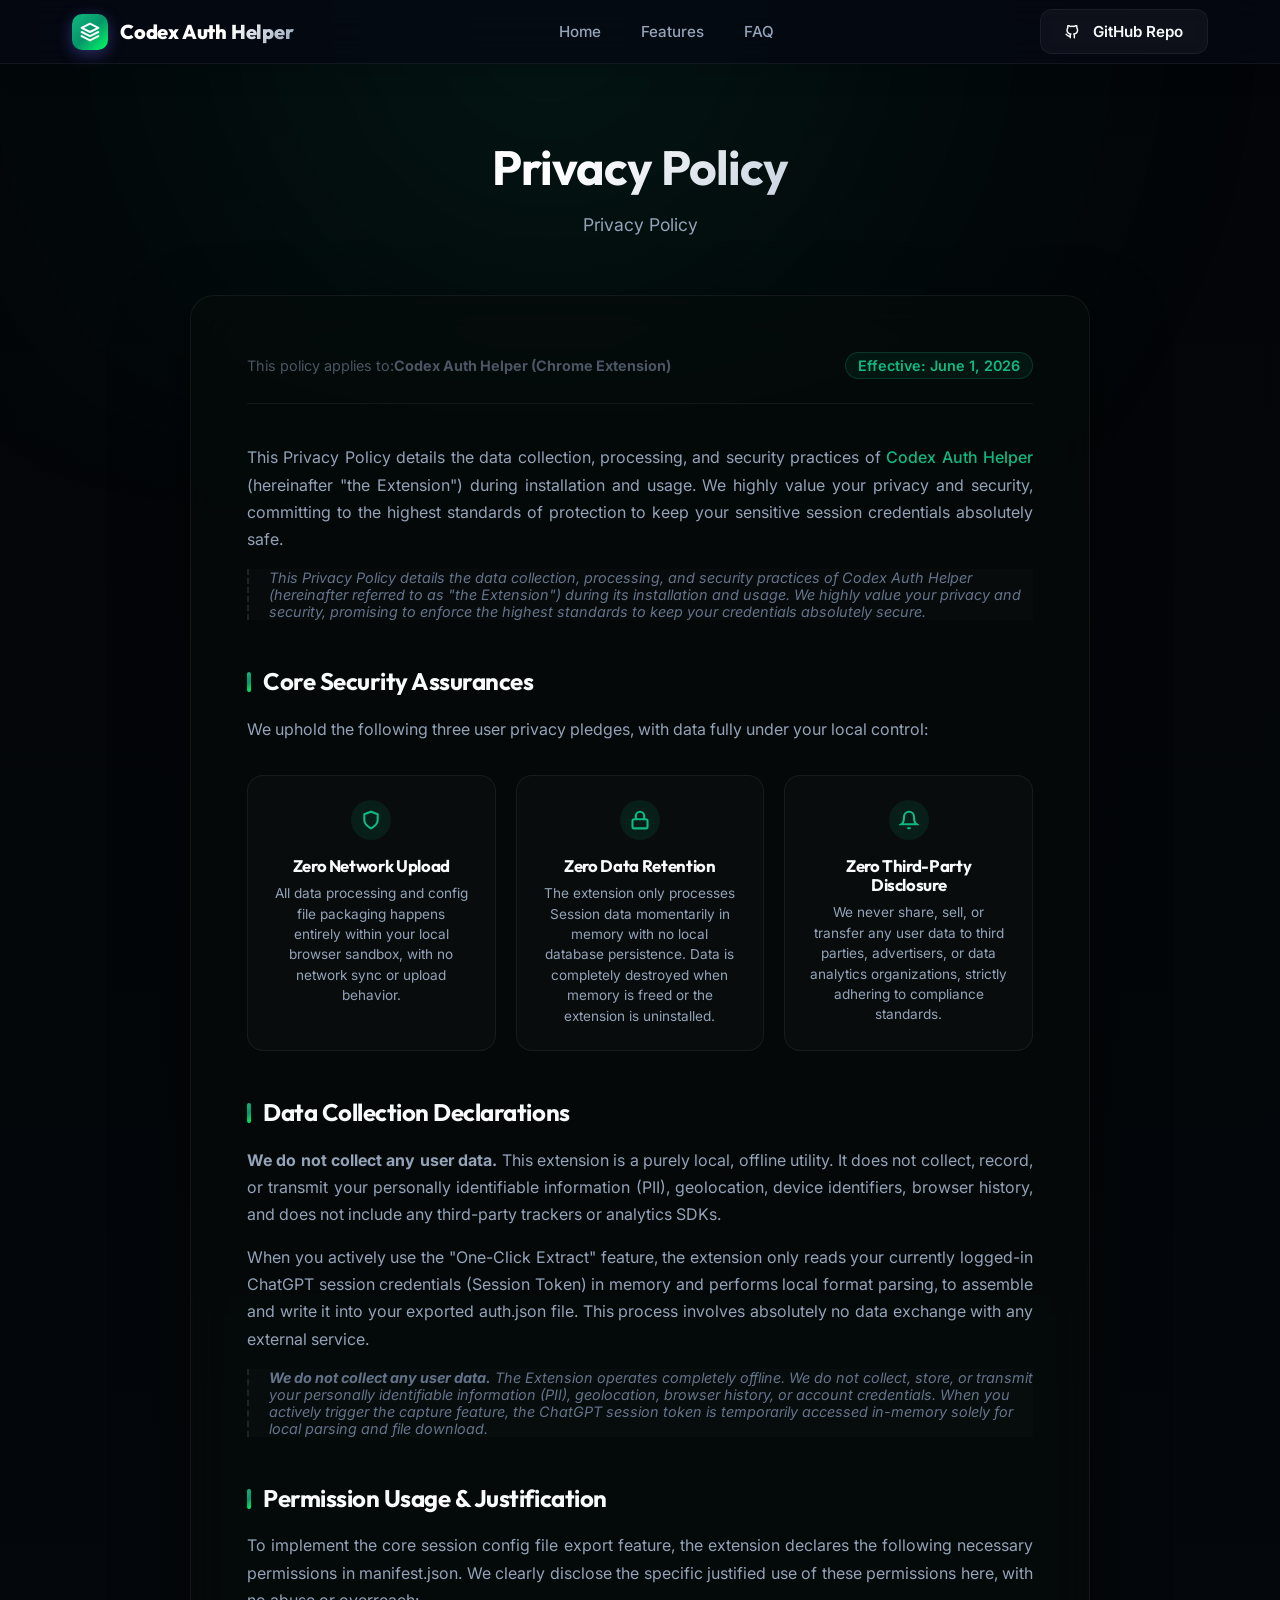
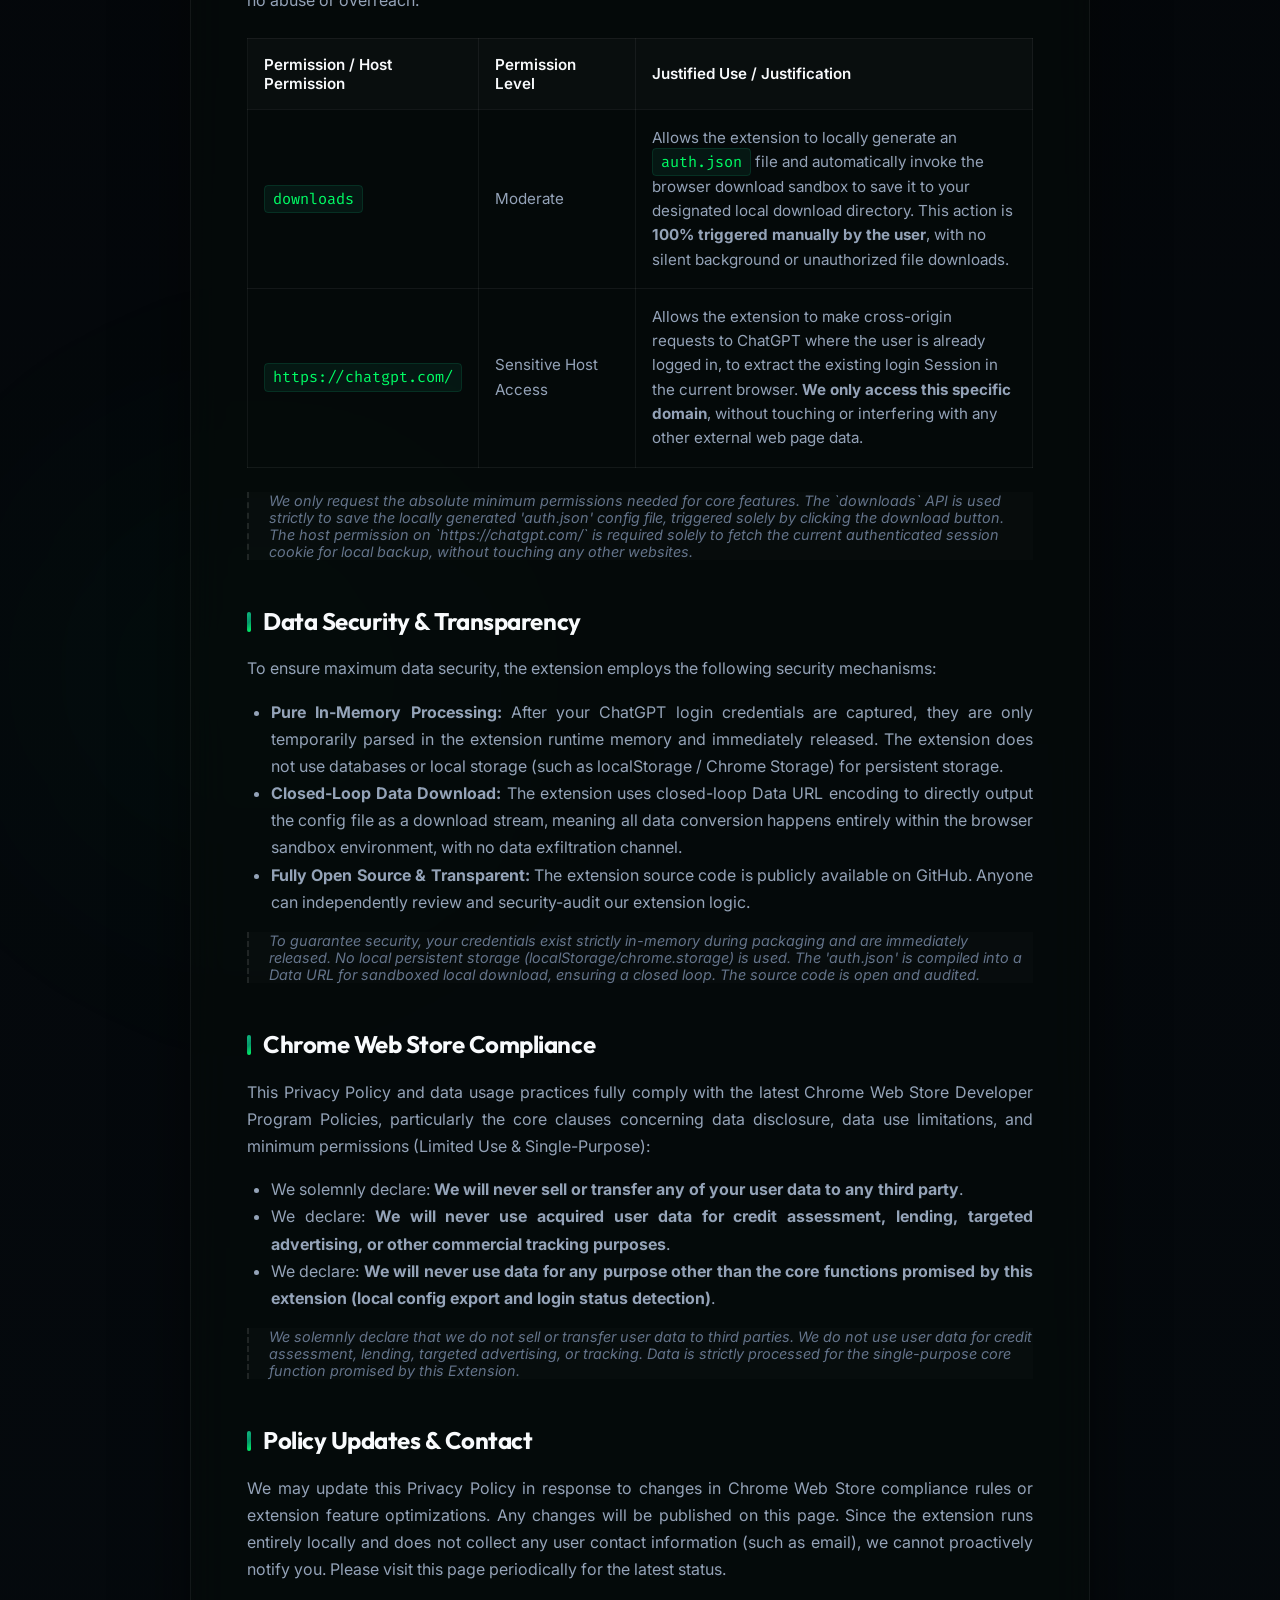
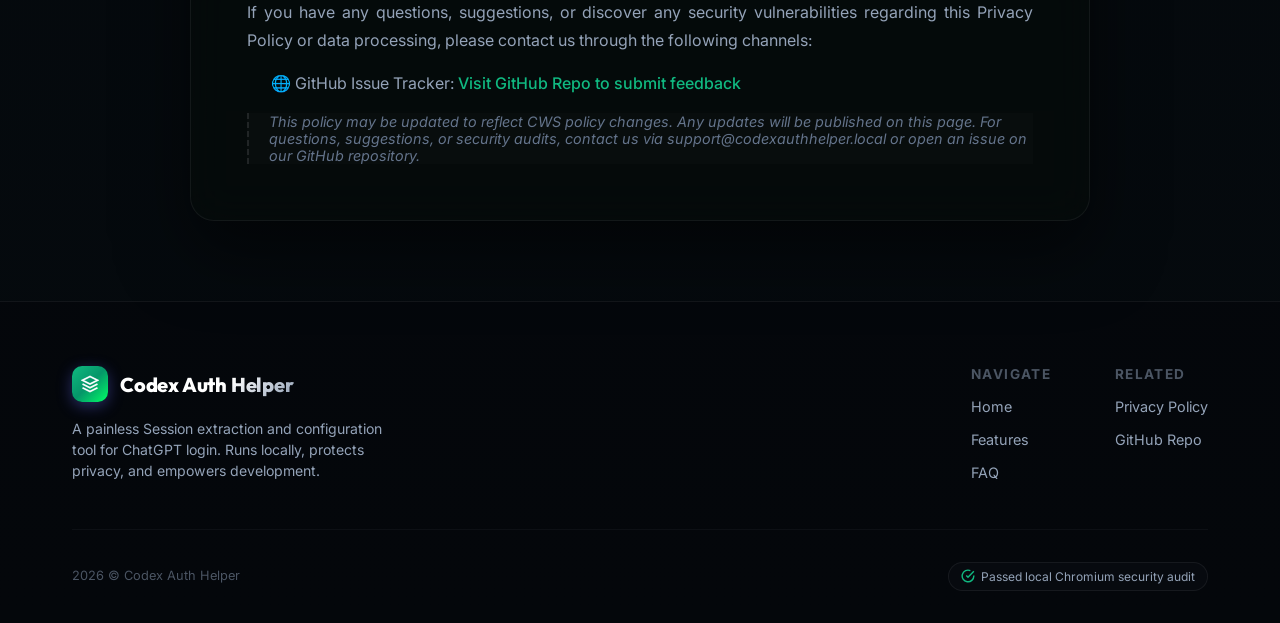
==== landing-page/privacy.html @ 4991dd7d "chore: translate all Chinese/Indonesian text to English" ====
<!DOCTYPE html>
<html lang="en">

<head>
  <meta charset="UTF-8">
  <meta name="viewport" content="width=device-width, initial-scale=1.0">
  <title>Privacy Policy - Codex Auth Helper</title>
  <meta name="description"
    content="Official Privacy Policy for the Codex Auth Helper Chrome Extension, detailing our commitment to 100% local operation, zero data upload, minimum permissions, and user data privacy protection.">
  <meta name="keywords" content="Codex Auth Helper, Privacy Policy, Chrome Extension, Data Security">
  <!-- Import global green hacker theme stylesheet -->
  <link rel="stylesheet" href="style-green.css">

  <style>
    /* Privacy page custom premium article layout styles */
    .privacy-container {
      padding-top: 140px;
      padding-bottom: 80px;
      position: relative;
      z-index: 1;
    }

    .privacy-header {
      text-align: center;
      max-width: 800px;
      margin: 0 auto 3.5rem auto;
    }

    .privacy-header h1 {
      font-size: 3rem;
      margin-bottom: 1rem;
      background: linear-gradient(135deg, #ffffff 40%, #cbd5e1 70%, rgba(255, 255, 255, 0.4) 100%);
      -webkit-background-clip: text;
      -webkit-text-fill-color: transparent;
    }

    .privacy-header p {
      font-size: 1.1rem;
      color: var(--text-secondary);
    }

    .privacy-card {
      background: var(--bg-card);
      border: 1px solid var(--border-color);
      border-radius: 24px;
      padding: 3.5rem;
      backdrop-filter: blur(20px);
      -webkit-backdrop-filter: blur(20px);
      box-shadow: 0 30px 70px rgba(0, 0, 0, 0.5),
        0 0 50px rgba(16, 185, 129, 0.02);
      max-width: 900px;
      margin: 0 auto;
      transition: var(--transition-normal);
    }

    .privacy-card:hover {
      border-color: rgba(16, 185, 129, 0.2);
      box-shadow: 0 30px 70px rgba(0, 0, 0, 0.6),
        0 0 60px rgba(16, 185, 129, 0.05);
    }

    .meta-info {
      display: flex;
      justify-content: space-between;
      align-items: center;
      border-bottom: 1px solid var(--border-color);
      padding-bottom: 1.5rem;
      margin-bottom: 2.5rem;
      font-size: 0.9rem;
      color: var(--text-muted);
    }

    .meta-tag {
      background: rgba(16, 185, 129, 0.08);
      border: 1px solid rgba(16, 185, 129, 0.2);
      color: var(--color-primary);
      padding: 0.25rem 0.75rem;
      border-radius: 50px;
      font-weight: 600;
    }

    /* Section layout */
    .section-block {
      margin-bottom: 3rem;
    }

    .section-block:last-child {
      margin-bottom: 0;
    }

    .section-title {
      font-size: 1.5rem;
      color: var(--text-primary);
      margin-bottom: 1.25rem;
      display: flex;
      align-items: center;
      gap: 0.75rem;
      position: relative;
    }

    .section-title::before {
      content: '';
      display: inline-block;
      width: 4px;
      height: 20px;
      background: var(--grad-aurora);
      border-radius: 2px;
    }

    .section-text {
      font-size: 1rem;
      line-height: 1.7;
      color: var(--text-secondary);
      margin-bottom: 1rem;
      text-align: justify;
    }

    /* Three key pledge cards */
    .promise-grid {
      display: grid;
      grid-template-columns: repeat(3, 1fr);
      gap: 1.25rem;
      margin: 2rem 0;
    }

    @media (max-width: 768px) {
      .promise-grid {
        grid-template-columns: 1fr;
      }
    }

    .promise-card {
      background: rgba(255, 255, 255, 0.02);
      border: 1px solid var(--border-color);
      border-radius: 16px;
      padding: 1.5rem;
      text-align: center;
      transition: var(--transition-fast);
    }

    .promise-card:hover {
      background: rgba(16, 185, 129, 0.03);
      border-color: rgba(16, 185, 129, 0.2);
      transform: translateY(-2px);
    }

    .promise-icon {
      width: 40px;
      height: 40px;
      background: rgba(16, 185, 129, 0.1);
      border-radius: 50%;
      display: flex;
      align-items: center;
      justify-content: center;
      color: var(--color-primary);
      margin: 0 auto 1rem auto;
    }

    .promise-card h4 {
      font-size: 1.05rem;
      margin-bottom: 0.5rem;
      color: var(--text-primary);
    }

    .promise-card p {
      font-size: 0.85rem;
      color: var(--text-secondary);
      line-height: 1.5;
    }

    /* Permissions analysis table */
    .permissions-table {
      width: 100%;
      border-collapse: collapse;
      margin: 1.5rem 0;
      font-size: 0.95rem;
    }

    .permissions-table th,
    .permissions-table td {
      border: 1px solid var(--border-color);
      padding: 1rem;
      text-align: left;
    }

    .permissions-table th {
      background: rgba(255, 255, 255, 0.02);
      color: var(--text-primary);
      font-weight: 600;
    }

    .permissions-table td {
      color: var(--text-secondary);
      line-height: 1.6;
    }

    .permissions-table code {
      font-family: var(--font-mono);
      background: rgba(16, 185, 129, 0.08);
      color: var(--color-accent);
      padding: 0.2rem 0.5rem;
      border-radius: 4px;
      border: 1px solid rgba(16, 185, 129, 0.15);
    }

    /* English translation reference */
    .lang-translation {
      background: rgba(255, 255, 255, 0.01);
      border-left: 2px dashed rgba(255, 255, 255, 0.1);
      padding-left: 1.25rem;
      margin-top: 0.75rem;
      font-size: 0.9rem;
      color: #64748b;
      font-style: italic;
    }

    /* Highlighted text color */
    .highlight-span {
      color: var(--color-primary);
      font-weight: 500;
    }
  </style>
</head>

<body>

  <!-- 1. Glassmorphism Navigation Bar -->
  <header class="header scrolled">
    <div class="container">
      <div class="logo-wrapper">
        <div class="logo-icon">
          <svg width="20" height="20" viewBox="0 0 24 24" fill="none" stroke="currentColor" stroke-width="2.5"
            stroke-linecap="round" stroke-linejoin="round">
            <path d="M12 2L2 7l10 5 10-5-10-5zM2 17l10 5 10-5M2 12l10 5 10-5" />
          </svg>
        </div>
        <span class="logo-text">Codex Auth Helper</span>
      </div>

      <nav class="nav-menu">
        <a href="index.html" class="nav-link">Home</a>
        <a href="index.html#features" class="nav-link">Features</a>
        <a href="index.html#faq" class="nav-link">FAQ</a>
      </nav>

      <div class="nav-cta">
        <a href="https://github.com/zhishile/codex-auth-helper" target="_blank" rel="noopener"
          class="btn btn-secondary">
          <svg width="14" height="14" viewBox="0 0 24 24" fill="none" stroke="currentColor" stroke-width="2.5"
            stroke-linecap="round" stroke-linejoin="round" style="margin-right: 6px; vertical-align: middle;">
            <path
              d="M9 19c-5 1.5-5-2.5-7-3m14 6v-3.87a3.37 3.37 0 0 0-.94-2.61c3.14-.35 6.44-1.54 6.44-7A5.44 5.44 0 0 0 20 4.77 5.07 5.07 0 0 0 19.91 1S18.73.65 16 2.48a13.38 13.38 0 0 0-7 0C6.27.65 5.09 1 5.09 1A5.07 5.07 0 0 0 5 4.77a5.44 5.44 0 0 0-1.5 3.78c0 5.42 3.3 6.61 6.44 7A3.37 3.37 0 0 0 9 18.13V22" />
          </svg>
          <span>GitHub Repo</span>
        </a>
      </div>
    </div>
  </header>

  <!-- 2. Privacy Policy Card Display -->
  <section class="privacy-container">
    <div class="container">

      <div class="privacy-header">
        <h1>Privacy Policy</h1>
        <p>Privacy Policy</p>
      </div>

      <div class="privacy-card">
        <!-- Metadata bar -->
        <div class="meta-info">
          <div>This policy applies to:<strong>Codex Auth Helper (Chrome Extension)</strong></div>
          <div class="meta-tag">Effective: June 1, 2026</div>
        </div>

        <!-- Introduction -->
        <div class="section-block">
          <p class="section-text">
            This Privacy Policy details the data collection, processing, and security practices of <span class="highlight-span">Codex Auth Helper</span> (hereinafter "the Extension") during installation and usage. We highly value your privacy and security, committing to the highest standards of protection to keep your sensitive session credentials absolutely safe.
          </p>
          <div class="lang-translation">
            This Privacy Policy details the data collection, processing, and security practices of Codex Auth Helper
            (hereinafter referred to as "the Extension") during its installation and usage. We highly value your privacy
            and security, promising to enforce the highest standards to keep your credentials absolutely secure.
          </div>
        </div>

        <!-- Three key pledge core area -->
        <div class="section-block">
          <h3 class="section-title">Core Security Assurances</h3>
          <p class="section-text">We uphold the following three user privacy pledges, with data fully under your local control:</p>

          <div class="promise-grid">
            <div class="promise-card">
              <div class="promise-icon">
                <svg width="20" height="20" viewBox="0 0 24 24" fill="none" stroke="currentColor" stroke-width="2.5">
                  <path d="M12 22s8-4 8-10V5l-8-3-8 3v7c0 6 8 10 8 10z" />
                </svg>
              </div>
              <h4>Zero Network Upload</h4>
              <p>All data processing and config file packaging happens entirely within your local browser sandbox, with no network sync or upload behavior.</p>
            </div>

            <div class="promise-card">
              <div class="promise-icon">
                <svg width="20" height="20" viewBox="0 0 24 24" fill="none" stroke="currentColor" stroke-width="2.5">
                  <rect x="3" y="11" width="18" height="11" rx="2" ry="2" />
                  <path d="M7 11V7a5 5 0 0 1 10 0v4" />
                </svg>
              </div>
              <h4>Zero Data Retention</h4>
              <p>The extension only processes Session data momentarily in memory with no local database persistence. Data is completely destroyed when memory is freed or the extension is uninstalled.</p>
            </div>

            <div class="promise-card">
              <div class="promise-icon">
                <svg width="20" height="20" viewBox="0 0 24 24" fill="none" stroke="currentColor" stroke-width="2.5">
                  <path d="M18 8A6 6 0 0 0 6 8c0 7-3 9-3 9h18s-3-2-3-9M13.73 21a2 2 0 0 1-3.46 0" />
                </svg>
              </div>
              <h4>Zero Third-Party Disclosure</h4>
              <p>We never share, sell, or transfer any user data to third parties, advertisers, or data analytics organizations, strictly adhering to compliance standards.</p>
            </div>
          </div>
        </div>

        <!-- 1. Data Collection Declarations -->
        <div class="section-block">
          <h3 class="section-title">Data Collection Declarations</h3>
          <p class="section-text">
            <strong>We do not collect any user data.</strong> This extension is a purely local, offline utility. It does not collect, record, or transmit your personally identifiable information
            (PII), geolocation, device identifiers, browser history, and does not include any third-party trackers or analytics SDKs.
          </p>
          <p class="section-text">
            When you actively use the "One-Click Extract" feature, the extension only reads your currently logged-in ChatGPT session credentials (Session Token) in memory and performs local format parsing, to assemble and write it into your exported
            <code>auth.json</code> file. This process involves absolutely no data exchange with any external service.
          </p>
          <div class="lang-translation">
            <strong>We do not collect any user data.</strong> The Extension operates completely offline. We do not
            collect, store, or transmit your personally identifiable information (PII), geolocation, browser history, or
            account credentials. When you actively trigger the capture feature, the ChatGPT session token is temporarily
            accessed in-memory solely for local parsing and file download.
          </div>
        </div>

        <!-- 2. Permissions Declarations and Justified Use -->
        <div class="section-block">
          <h3 class="section-title">Permission Usage & Justification</h3>
          <p class="section-text">
            To implement the core session config file export feature, the extension declares the following necessary permissions in <code>manifest.json</code>. We clearly disclose the specific justified use of these permissions here, with no abuse or overreach:
          </p>

          <table class="permissions-table">
            <thead>
              <tr>
                <th style="width: 25%;">Permission / Host Permission</th>
                <th style="width: 20%;">Permission Level</th>
                <th>Justified Use / Justification</th>
              </tr>
            </thead>
            <tbody>
              <tr>
                <td><code>downloads</code></td>
                <td>Moderate</td>
                <td>
                  Allows the extension to locally generate an <code>auth.json</code> file and automatically invoke the browser download sandbox to save it to your designated local download directory. This action is <strong>100%
                    triggered manually by the user</strong>, with no silent background or unauthorized file downloads.
                </td>
              </tr>
              <tr>
                <td><code>https://chatgpt.com/</code></td>
                <td>Sensitive Host Access</td>
                <td>
                  Allows the extension to make cross-origin requests to ChatGPT where the user is already logged in, to extract the existing login
                  Session in the current browser. <strong>We only access this specific domain</strong>, without touching or interfering with any other external web page data.
                </td>
              </tr>
            </tbody>
          </table>
          <div class="lang-translation">
            We only request the absolute minimum permissions needed for core features. The `downloads` API is used
            strictly to save the locally generated 'auth.json' config file, triggered solely by clicking the download
            button. The host permission on `https://chatgpt.com/` is required solely to fetch the current authenticated
            session cookie for local backup, without touching any other websites.
          </div>
        </div>

        <!-- 3. Data Security Measures -->
        <div class="section-block">
          <h3 class="section-title">Data Security & Transparency</h3>
          <p class="section-text">
            To ensure maximum data security, the extension employs the following security mechanisms:
          </p>
          <ul class="section-text" style="padding-left: 1.5rem; margin-bottom: 1rem;">
            <li><strong>Pure In-Memory Processing:</strong> After your ChatGPT login credentials are captured, they are only temporarily parsed in the extension runtime memory and immediately released. The extension does not use databases or local storage (such as localStorage /
              Chrome Storage) for persistent storage.</li>
            <li><strong>Closed-Loop Data Download:</strong> The extension uses closed-loop Data URL encoding to directly output the config file as a download stream, meaning all data conversion happens entirely within the browser sandbox environment, with no data exfiltration channel.</li>
            <li><strong>Fully Open Source & Transparent:</strong> The extension source code is publicly available on GitHub. Anyone can independently review and security-audit our extension logic.</li>
          </ul>
          <div class="lang-translation">
            To guarantee security, your credentials exist strictly in-memory during packaging and are immediately
            released. No local persistent storage (localStorage/chrome.storage) is used. The 'auth.json' is compiled
            into a Data URL for sandboxed local download, ensuring a closed loop. The source code is open and audited.
          </div>
        </div>

        <!-- 4. Chrome Web Store Compliance -->
        <div class="section-block">
          <h3 class="section-title">Chrome Web Store Compliance</h3>
          <p class="section-text">
            This Privacy Policy and data usage practices fully comply with the latest Chrome Web Store Developer Program
            Policies, particularly the core clauses concerning data disclosure, data use limitations, and minimum permissions (Limited Use & Single-Purpose):
          </p>
          <ul class="section-text" style="padding-left: 1.5rem; margin-bottom: 1rem;">
            <li>We solemnly declare: <strong>We will never sell or transfer any of your user data to any third party</strong>.</li>
            <li>We declare: <strong>We will never use acquired user data for credit assessment, lending, targeted advertising, or other commercial tracking purposes</strong>.</li>
            <li>We declare: <strong>We will never use data for any purpose other than the core functions promised by this extension (local config export and login status detection)</strong>.</li>
          </ul>
          <div class="lang-translation">
            We solemnly declare that we do not sell or transfer user data to third parties. We do not use user data for
            credit assessment, lending, targeted advertising, or tracking. Data is strictly processed for the
            single-purpose core function promised by this Extension.
          </div>
        </div>

        <!-- 5. Policy Updates & Contact -->
        <div class="section-block">
          <h3 class="section-title">Policy Updates & Contact</h3>
          <p class="section-text">
            We may update this Privacy Policy in response to changes in Chrome Web Store
            compliance rules or extension feature optimizations. Any changes will be published on this page. Since the extension runs entirely locally and does not collect any user contact information (such as email), we cannot proactively notify you. Please visit this page periodically for the latest status.
          </p>
          <p class="section-text">
            If you have any questions, suggestions, or discover any security vulnerabilities regarding this Privacy Policy or data processing, please contact us through the following channels:
          </p>
          <ul class="section-text" style="padding-left: 1.5rem; list-style-type: none;">

            <li>🌐 GitHub Issue Tracker: <a href="https://github.com/zhishile/codex-auth-helper" target="_blank"
                rel="noopener" class="highlight-span">Visit GitHub Repo to submit feedback</a></li>
          </ul>
          <div class="lang-translation">
            This policy may be updated to reflect CWS policy changes. Any updates will be published on this page. For
            questions, suggestions, or security audits, contact us via support@codexauthhelper.local or open an issue on
            our GitHub repository.
          </div>
        </div>

      </div>

    </div>
  </section>

  <!-- 3. Footer -->
  <footer class="footer">
    <div class="container">
      <div class="footer-top">
        <div class="footer-brand">
          <div class="logo-wrapper">
            <div class="logo-icon">
              <svg width="18" height="18" viewBox="0 0 24 24" fill="none" stroke="currentColor" stroke-width="2.5">
                <path d="M12 2L2 7l10 5 10-5-10-5zM2 17l10 5 10-5M2 12l10 5 10-5" />
              </svg>
            </div>
            <span class="logo-text">Codex Auth Helper</span>
          </div>
          <p>
            A painless Session extraction and configuration tool for ChatGPT login. Runs locally, protects privacy, and empowers development.
          </p>
        </div>
        <div class="footer-links">
          <div class="link-group">
            <h5>Navigate</h5>
            <a href="index.html">Home</a>
            <a href="index.html#features">Features</a>
            <a href="index.html#faq">FAQ</a>
          </div>
          <div class="link-group">
            <h5>Related</h5>
            <a href="privacy.html">Privacy Policy</a>
            <a href="https://github.com/zhishile/codex-auth-helper" target="_blank" rel="noopener">GitHub Repo</a>
          </div>
        </div>
      </div>

      <div class="footer-bottom">
        <p>2026 &copy; Codex Auth Helper</p>
        <div class="footer-badge">
          <svg width="14" height="14" viewBox="0 0 24 24" fill="none" stroke="currentColor" stroke-width="2.5">
            <path d="M22 11.08V12a10 10 0 1 1-5.93-9.14" />
            <polyline points="22 4 12 14.01 9 11.01" />
          </svg>
          <span>Passed local Chromium security audit</span>
        </div>
      </div>
    </div>
  </footer>

</body>

</html>
---- landing-page/style-green.css ----
@import url('https://fonts.googleapis.com/css2?family=Inter:wght@300;400;500;600;700&family=Outfit:wght@400;500;600;700;800&family=Fira+Code:wght@400;500&display=swap');

:root {
  /* Color Palette - Classic black-green hacker style */
  --bg-dark: #030508;
  --bg-card: rgba(6, 12, 10, 0.55);
  --border-color: rgba(255, 255, 255, 0.06);
  --border-focus: rgba(16, 185, 129, 0.4);

  --text-primary: #f8fafc;
  --text-secondary: #94a3b8;
  --text-muted: #4b5563;

  /* Classic hacker green neon colors */
  --color-primary: #10b981;
  /* Hacker Green */
  --color-secondary: #059669;
  /* Emerald Green */
  --color-accent: #00ff66;
  /* Aurora Green */
  --color-success: #10b981;
  --color-warning: #f59e0b;

  /* Gradients */
  --grad-aurora: linear-gradient(135deg, var(--color-primary) 0%, var(--color-secondary) 50%, var(--color-accent) 100%);
  --grad-dark: linear-gradient(180deg, #030508 0%, #050a0e 100%);
  --grad-button-hover: linear-gradient(135deg, #059669 0%, #047857 50%, #10b981 100%);

  /* Font System */
  --font-title: 'Outfit', -apple-system, BlinkMacSystemFont, "Segoe UI", Roboto, sans-serif;
  --font-body: 'Inter', -apple-system, BlinkMacSystemFont, "Segoe UI", Roboto, sans-serif;
  --font-mono: 'Fira Code', monospace;

  /* Other Variables */
  --transition-fast: 0.2s cubic-bezier(0.4, 0, 0.2, 1);
  --transition-normal: 0.4s cubic-bezier(0.25, 0.8, 0.25, 1);
  --transition-slow: 0.8s cubic-bezier(0.16, 1, 0.3, 1);
}

/* Global Reset & Base Styles */
* {
  box-sizing: border-box;
  margin: 0;
  padding: 0;
  font-family: var(--font-body);
  -webkit-font-smoothing: antialiased;
  -moz-osx-font-smoothing: grayscale;
}

html {
  scroll-behavior: smooth;
  background-color: var(--bg-dark);
  color: var(--text-primary);
  overflow-x: hidden;
}

body {
  min-height: 100vh;
  background-color: #060813;
  background-image: var(--grad-dark);
  background-attachment: scroll;
  position: relative;
  overflow-x: hidden;
}

/* Cosmic background particle glow effect */
body::before {
  content: '';
  position: absolute;
  top: -10%;
  left: 50%;
  transform: translateX(-55%);
  width: 140vw;
  height: 90vh;
  background: radial-gradient(circle, rgba(16, 185, 129, 0.1) 0%, rgba(5, 150, 105, 0.04) 40%, transparent 70%);
  z-index: 0;
  pointer-events: none;
  filter: blur(60px);
}

body::after {
  content: '';
  position: absolute;
  top: 50%;
  left: -20%;
  width: 80vw;
  height: 80vh;
  background: radial-gradient(circle, rgba(0, 255, 102, 0.03) 0%, transparent 60%);
  z-index: 0;
  pointer-events: none;
  filter: blur(80px);
}

/* Page Layout */
h1,
h2,
h3,
h4 {
  font-family: var(--font-title);
  font-weight: 700;
  letter-spacing: -0.02em;
  line-height: 1.15;
}

p {
  color: var(--text-secondary);
  line-height: 1.6;
  font-size: 1rem;
}

a {
  text-decoration: none;
  color: inherit;
  transition: var(--transition-fast);
}

/* Container & Layout */
.container {
  max-width: 1200px;
  margin: 0 auto;
  padding: 0 2rem;
  position: relative;
  z-index: 1;
}

/* 1. Glassmorphism Navigation Bar */
.header {
  position: fixed;
  top: 0;
  left: 0;
  width: 100%;
  height: 80px;
  z-index: 100;
  transition: var(--transition-normal);
  border-bottom: 1px solid transparent;
}

.header.scrolled {
  height: 64px;
  background: rgba(6, 8, 19, 0.75);
  backdrop-filter: blur(16px);
  -webkit-backdrop-filter: blur(16px);
  border-bottom: 1px solid var(--border-color);
  box-shadow: 0 4px 30px rgba(0, 0, 0, 0.2);
}

.header .container {
  display: flex;
  align-items: center;
  justify-content: space-between;
  height: 100%;
}

.logo-wrapper {
  display: flex;
  align-items: center;
  gap: 0.75rem;
}

.logo-icon {
  width: 36px;
  height: 36px;
  background: var(--grad-aurora);
  border-radius: 10px;
  display: flex;
  align-items: center;
  justify-content: center;
  box-shadow: 0 4px 15px rgba(99, 102, 241, 0.4);
}

.logo-text {
  font-family: var(--font-title);
  font-size: 1.25rem;
  font-weight: 800;
  background: linear-gradient(135deg, #ffffff 60%, var(--text-secondary) 100%);
  -webkit-background-clip: text;
  -webkit-text-fill-color: transparent;
  letter-spacing: -0.01em;
}

.nav-menu {
  display: flex;
  align-items: center;
  gap: 2.5rem;
}

.nav-link {
  font-size: 0.95rem;
  font-weight: 500;
  color: var(--text-secondary);
}

.nav-link:hover {
  color: var(--text-primary);
  text-shadow: 0 0 10px rgba(255, 255, 255, 0.2);
}

.nav-cta {
  display: flex;
  align-items: center;
  gap: 1rem;
}

/* Button Series */
.btn {
  display: inline-flex;
  align-items: center;
  justify-content: center;
  padding: 0.75rem 1.5rem;
  border-radius: 12px;
  font-size: 0.95rem;
  font-weight: 600;
  cursor: pointer;
  transition: var(--transition-normal);
  border: none;
  gap: 0.5rem;
}

.btn-primary {
  background: var(--grad-aurora);
  color: white;
  position: relative;
  overflow: hidden;
  box-shadow: 0 4px 20px rgba(168, 85, 247, 0.3);
}

.btn-primary::before {
  content: '';
  position: absolute;
  top: 0;
  left: 0;
  width: 100%;
  height: 100%;
  background: var(--grad-button-hover);
  opacity: 0;
  transition: var(--transition-normal);
  z-index: 1;
}

.btn-primary:hover::before {
  opacity: 1;
}

.btn-primary>* {
  position: relative;
  z-index: 2;
}

.btn-primary:hover {
  transform: translateY(-2px);
  box-shadow: 0 6px 25px rgba(168, 85, 247, 0.5);
}

.btn-secondary {
  background: rgba(255, 255, 255, 0.04);
  color: var(--text-primary);
  border: 1px solid var(--border-color);
  backdrop-filter: blur(8px);
  -webkit-backdrop-filter: blur(8px);
}

.btn-secondary:hover {
  background: rgba(255, 255, 255, 0.08);
  border-color: rgba(255, 255, 255, 0.2);
  transform: translateY(-2px);
}

/* 2. Hero Section */
.hero {
  padding-top: 160px;
  padding-bottom: 80px;
  position: relative;
}

.hero-content {
  text-align: center;
  max-width: 800px;
  margin: 0 auto 4rem auto;
}

.hero-tag {
  display: inline-flex;
  align-items: center;
  gap: 0.5rem;
  background: rgba(99, 102, 241, 0.08);
  border: 1px solid rgba(99, 102, 241, 0.2);
  padding: 0.4rem 1rem;
  border-radius: 50px;
  color: #818cf8;
  font-size: 0.85rem;
  font-weight: 600;
  margin-bottom: 2rem;
  animation: pulse-border 3s infinite ease-in-out;
}

.hero-tag-dot {
  width: 6px;
  height: 6px;
  background-color: var(--color-primary);
  border-radius: 50%;
  box-shadow: 0 0 8px var(--color-primary);
}

.hero h1 {
  font-size: 4rem;
  line-height: 1.1;
  margin-bottom: 1.5rem;
  background: linear-gradient(135deg, #ffffff 40%, #cbd5e1 70%, rgba(255, 255, 255, 0.4) 100%);
  -webkit-background-clip: text;
  -webkit-text-fill-color: transparent;
}

.hero-highlight {
  background: var(--grad-aurora);
  -webkit-background-clip: text;
  -webkit-text-fill-color: transparent;
}

.hero p {
  font-size: 1.25rem;
  color: var(--text-secondary);
  max-width: 650px;
  margin: 0 auto 2.5rem auto;
}

.hero-actions {
  display: flex;
  align-items: center;
  justify-content: center;
  gap: 1.25rem;
}

.hero-actions .btn {
  padding: 0.9rem 2rem;
  font-size: 1.05rem;
}

/* Plugin high-fidelity Mock-up control panel */
.hero-mockup-wrapper {
  perspective: 1000px;
  margin: 0 auto;
  max-width: 960px;
}

.mockup-container {
  width: 100%;
  background: rgba(10, 13, 26, 0.55);
  border: 1px solid rgba(255, 255, 255, 0.08);
  border-radius: 20px;
  box-shadow: 0 30px 70px rgba(0, 0, 0, 0.7),
    0 0 50px rgba(99, 102, 241, 0.05);
  backdrop-filter: blur(20px);
  -webkit-backdrop-filter: blur(20px);
  overflow: hidden;
  transition: var(--transition-slow);
  transform: translateY(20px) rotateX(2deg);
  opacity: 0;
}

.mockup-container.revealed {
  transform: translateY(0) rotateX(0deg);
  opacity: 1;
}

.mockup-header {
  height: 52px;
  background: rgba(6, 8, 19, 0.8);
  border-bottom: 1px solid var(--border-color);
  padding: 0 1.5rem;
  display: flex;
  align-items: center;
  justify-content: space-between;
}

.mockup-controls {
  display: flex;
  gap: 8px;
}

.mockup-dot {
  width: 12px;
  height: 12px;
  border-radius: 50%;
}

.mockup-dot.red {
  background-color: #ef4444;
}

.mockup-dot.yellow {
  background-color: #f59e0b;
}

.mockup-dot.green {
  background-color: #10b981;
}

.mockup-title {
  font-size: 0.85rem;
  font-weight: 500;
  color: var(--text-muted);
  display: flex;
  align-items: center;
  gap: 0.5rem;
  background: rgba(255, 255, 255, 0.03);
  padding: 0.3rem 1.25rem;
  border-radius: 30px;
  border: 1px solid rgba(255, 255, 255, 0.05);
  font-family: var(--font-mono);
}

.mockup-actions {
  display: flex;
  gap: 8px;
}

.mockup-action-btn {
  width: 24px;
  height: 24px;
  border-radius: 6px;
  background: rgba(255, 255, 255, 0.03);
  display: flex;
  align-items: center;
  justify-content: center;
}

.mockup-body {
  display: grid;
  grid-template-columns: 280px 1fr;
  height: 480px;
}

@media (max-width: 768px) {
  .mockup-body {
    grid-template-columns: 1fr;
    height: auto;
  }
}

/* Mockup plugin left control panel */
.mockup-sidebar {
  background: rgba(6, 8, 19, 0.4);
  border-right: 1px solid var(--border-color);
  padding: 1.5rem;
  display: flex;
  flex-direction: column;
  justify-content: space-between;
}

.mockup-sidebar-top {
  display: flex;
  flex-direction: column;
  gap: 1.25rem;
}

.plugin-brand {
  display: flex;
  align-items: center;
  gap: 0.75rem;
  padding-bottom: 1.25rem;
  border-bottom: 1px solid var(--border-color);
}

.plugin-icon {
  width: 32px;
  height: 32px;
  border-radius: 8px;
  background: var(--grad-aurora);
  display: flex;
  align-items: center;
  justify-content: center;
}

.plugin-info h4 {
  font-size: 0.95rem;
  font-weight: 600;
}

.plugin-info span {
  font-size: 0.75rem;
  color: var(--text-muted);
}

.plugin-status-card {
  background: rgba(255, 255, 255, 0.02);
  border: 1px solid var(--border-color);
  border-radius: 12px;
  padding: 1rem;
}

.status-row {
  display: flex;
  justify-content: space-between;
  align-items: center;
  font-size: 0.8rem;
  margin-bottom: 0.75rem;
}

.status-row:last-child {
  margin-bottom: 0;
}

.status-label {
  color: var(--text-secondary);
}

.status-value {
  font-weight: 500;
  display: flex;
  align-items: center;
  gap: 4px;
}

.status-badge {
  background: rgba(16, 185, 129, 0.1);
  color: var(--color-success);
  padding: 0.15rem 0.5rem;
  border-radius: 20px;
  font-size: 0.75rem;
  font-weight: 600;
}

.status-badge.inactive {
  background: rgba(239, 68, 68, 0.1);
  color: #ef4444;
}

.btn-trigger {
  width: 100%;
  padding: 0.8rem;
  background: var(--grad-aurora);
  border: none;
  border-radius: 10px;
  color: white;
  font-weight: 600;
  cursor: pointer;
  box-shadow: 0 4px 15px rgba(99, 102, 241, 0.2);
  transition: var(--transition-fast);
  display: flex;
  align-items: center;
  justify-content: center;
  gap: 0.5rem;
}

.btn-trigger:hover {
  transform: translateY(-1px);
  box-shadow: 0 6px 20px rgba(99, 102, 241, 0.4);
}

.btn-trigger:active {
  transform: translateY(1px);
}

.sidebar-note {
  font-size: 0.75rem;
  color: var(--text-muted);
  line-height: 1.4;
  display: flex;
  align-items: flex-start;
  gap: 6px;
}

/* Mockup plugin right code display panel */
.mockup-main {
  padding: 1.5rem;
  background: rgba(4, 5, 10, 0.35);
  display: flex;
  flex-direction: column;
}

.main-tab-bar {
  display: flex;
  justify-content: space-between;
  align-items: center;
  margin-bottom: 1rem;
}

.tabs {
  display: flex;
  gap: 8px;
}

.tab {
  padding: 0.4rem 1rem;
  border-radius: 6px;
  font-size: 0.8rem;
  font-weight: 500;
  color: var(--text-muted);
  cursor: pointer;
  transition: var(--transition-fast);
}

.tab.active {
  background: rgba(255, 255, 255, 0.05);
  color: var(--text-primary);
  border: 1px solid rgba(255, 255, 255, 0.05);
}

.code-wrapper {
  flex-grow: 1;
  background: rgba(4, 5, 10, 0.8);
  border: 1px solid var(--border-color);
  border-radius: 12px;
  padding: 1.25rem;
  font-family: var(--font-mono);
  font-size: 0.85rem;
  line-height: 1.5;
  color: #a78bfa;
  overflow-y: auto;
  position: relative;
}

.code-container {
  white-space: pre-wrap;
  word-break: break-all;
}

.code-empty {
  height: 100%;
  display: flex;
  flex-direction: column;
  align-items: center;
  justify-content: center;
  color: var(--text-muted);
  gap: 0.75rem;
}

.code-empty svg {
  animation: float 3s infinite ease-in-out;
}

.code-action-bar {
  display: flex;
  justify-content: flex-end;
  gap: 12px;
  margin-top: 1rem;
}

.code-btn {
  background: rgba(255, 255, 255, 0.03);
  border: 1px solid var(--border-color);
  color: var(--text-secondary);
  padding: 0.5rem 1rem;
  border-radius: 8px;
  font-size: 0.8rem;
  font-weight: 500;
  cursor: pointer;
  display: flex;
  align-items: center;
  gap: 6px;
  transition: var(--transition-fast);
}

.code-btn:hover {
  background: rgba(255, 255, 255, 0.06);
  color: var(--text-primary);
  border-color: rgba(255, 255, 255, 0.15);
}

/* 3. Features Section */
.features {
  padding: 120px 0;
  background: radial-gradient(circle at 50% 100%, rgba(99, 102, 241, 0.04) 0%, transparent 60%);
  position: relative;
}

.section-header {
  text-align: center;
  max-width: 600px;
  margin: 0 auto 5rem auto;
}

.section-tag {
  color: var(--color-primary);
  font-size: 0.85rem;
  font-weight: 700;
  text-transform: uppercase;
  letter-spacing: 0.15em;
  margin-bottom: 1rem;
  display: block;
}

.section-header h2 {
  font-size: 2.75rem;
  line-height: 1.2;
  margin-bottom: 1.25rem;
  background: linear-gradient(135deg, #ffffff 70%, var(--text-secondary) 100%);
  -webkit-background-clip: text;
  -webkit-text-fill-color: transparent;
}

.features-grid {
  display: grid;
  grid-template-columns: repeat(3, 1fr);
  gap: 2rem;
}

@media (max-width: 992px) {
  .features-grid {
    grid-template-columns: repeat(2, 1fr);
  }
}

@media (max-width: 640px) {
  .features-grid {
    grid-template-columns: 1fr;
  }
}

/* Frosted glass shimmer card */
.feat-card {
  background: var(--bg-card);
  border: 1px solid var(--border-color);
  border-radius: 20px;
  padding: 2.5rem;
  transition: var(--transition-normal);
  backdrop-filter: blur(12px);
  -webkit-backdrop-filter: blur(12px);
  position: relative;
  overflow: hidden;
  display: flex;
  flex-direction: column;
  gap: 1.25rem;
  opacity: 0;
  transform: translateY(30px);
}

.feat-card.revealed {
  opacity: 1;
  transform: translateY(0);
}

.feat-card:hover {
  transform: translateY(-5px);
  border-color: rgba(99, 102, 241, 0.3);
  box-shadow: 0 15px 40px rgba(0, 0, 0, 0.4),
    0 0 25px rgba(99, 102, 241, 0.05);
}

.feat-card::before {
  content: '';
  position: absolute;
  top: 0;
  left: 0;
  width: 100%;
  height: 100%;
  background: radial-gradient(circle at top right, rgba(99, 102, 241, 0.08) 0%, transparent 50%);
  pointer-events: none;
}

.feat-icon-box {
  width: 48px;
  height: 48px;
  background: rgba(255, 255, 255, 0.03);
  border: 1px solid var(--border-color);
  border-radius: 12px;
  display: flex;
  align-items: center;
  justify-content: center;
  color: var(--color-primary);
  transition: var(--transition-fast);
}

.feat-card:hover .feat-icon-box {
  background: var(--grad-aurora);
  color: white;
  border-color: transparent;
  box-shadow: 0 4px 15px rgba(99, 102, 241, 0.3);
}

.feat-card h3 {
  font-size: 1.35rem;
  font-weight: 600;
}

.feat-card p {
  font-size: 0.95rem;
  color: var(--text-secondary);
  line-height: 1.6;
}

/* 4. Workflow Section (How It Works) */
.workflow {
  padding: 120px 0;
  background: radial-gradient(circle at 0% 0%, rgba(168, 85, 247, 0.03) 0%, transparent 60%);
  position: relative;
}

.workflow-steps {
  display: grid;
  grid-template-columns: repeat(3, 1fr);
  gap: 3rem;
  margin-top: 2rem;
  position: relative;
}

@media (max-width: 768px) {
  .workflow-steps {
    grid-template-columns: 1fr;
    gap: 4rem;
  }

  .workflow-steps::before {
    display: none;
  }
}

/* Connection line background */
.workflow-steps::before {
  content: '';
  position: absolute;
  top: 40px;
  left: 10%;
  width: 80%;
  height: 2px;
  background: linear-gradient(90deg, var(--color-primary), var(--color-secondary), var(--color-accent));
  opacity: 0.15;
  z-index: 0;
}

.step-card {
  position: relative;
  z-index: 1;
  text-align: center;
  display: flex;
  flex-direction: column;
  align-items: center;
  gap: 1.5rem;
  opacity: 0;
  transform: translateY(30px);
}

.step-card.revealed {
  opacity: 1;
  transform: translateY(0);
}

.step-number {
  width: 80px;
  height: 80px;
  border-radius: 50%;
  background: rgba(6, 8, 19, 0.8);
  border: 1px solid var(--border-color);
  font-family: var(--font-title);
  font-size: 1.75rem;
  font-weight: 800;
  color: var(--text-primary);
  display: flex;
  align-items: center;
  justify-content: center;
  position: relative;
  box-shadow: 0 10px 30px rgba(0, 0, 0, 0.3);
  transition: var(--transition-normal);
}

.step-card:hover .step-number {
  border-color: var(--color-primary);
  color: white;
  transform: scale(1.05);
  box-shadow: 0 10px 30px rgba(99, 102, 241, 0.25);
}

.step-number::before {
  content: '';
  position: absolute;
  inset: -1px;
  border-radius: 50%;
  padding: 1px;
  background: var(--grad-aurora);
  -webkit-mask: linear-gradient(#fff 0 0) content-box, linear-gradient(#fff 0 0);
  -webkit-mask-composite: xor;
  mask-composite: exclude;
  pointer-events: none;
  opacity: 0.3;
  transition: var(--transition-normal);
}

.step-card:hover .step-number::before {
  opacity: 1;
}

.step-card h3 {
  font-size: 1.35rem;
  font-weight: 600;
  margin-top: 0.5rem;
}

.step-card p {
  font-size: 0.95rem;
  max-width: 320px;
  text-align: left;
}

/* Step card path display high-fidelity styles */
.step-card .path-details {
  width: 100%;
  max-width: 320px;
  background: rgba(0, 0, 0, 0.2);
  padding: 6px 8px;
  border-radius: 6px;
  margin-top: -1rem;
  border: 1px solid rgba(255, 255, 255, 0.03);
  text-align: left;
  box-sizing: border-box;
}

.step-card .path-details p {
  font-size: 12px;
  font-family: var(--font-mono);
  margin-bottom: 3.5px;
  color: var(--text-secondary);
  line-height: 1.2;
  max-width: 100%;
  text-align: left;
}

.step-card .path-details p:last-child {
  margin-bottom: 0;
}

.step-card .path-details strong {
  color: var(--text-primary);
  display: inline-block;
  width: 58px;
}

.step-card .path-details code {
  color: #10b981;
  background: transparent;
  border: none;
  padding: 0;
}



/* 5. FAQ Section */
.faq {
  padding: 120px 0;
  position: relative;
}

.faq-list {
  max-width: 800px;
  margin: 0 auto;
  display: flex;
  flex-direction: column;
  gap: 1.25rem;
}

.faq-item {
  border-radius: 16px;
  border: 1px solid var(--border-color);
  background: rgba(10, 15, 30, 0.4);
  overflow: hidden;
  transition: var(--transition-normal);
  opacity: 0;
  transform: translateY(20px);
}

.faq-item.revealed {
  opacity: 1;
  transform: translateY(0);
}

.faq-item:hover {
  border-color: rgba(255, 255, 255, 0.15);
  background: rgba(10, 15, 30, 0.55);
}

details summary {
  padding: 1.5rem 2rem;
  font-size: 1.1rem;
  font-weight: 600;
  cursor: pointer;
  list-style: none;
  display: flex;
  justify-content: space-between;
  align-items: center;
  transition: var(--transition-fast);
}

details summary::-webkit-details-marker {
  display: none;
}

.faq-icon {
  transition: var(--transition-normal);
  color: var(--text-muted);
}

details[open] .faq-icon {
  transform: rotate(180deg);
  color: var(--color-primary);
}

.faq-content {
  padding: 0 2rem 1.5rem 2rem;
  color: var(--text-secondary);
  line-height: 1.6;
  font-size: 0.98rem;
  border-top: 1px solid transparent;
  transition: var(--transition-normal);
}

details[open] .faq-content {
  border-top-color: rgba(255, 255, 255, 0.04);
}

/* 6. CTA Section */
.cta-banner {
  padding: 100px 0;
  position: relative;
}

.cta-box {
  background: linear-gradient(135deg, rgba(16, 185, 129, 0.08) 0%, rgba(5, 150, 105, 0.04) 50%, rgba(0, 255, 102, 0.08) 100%);
  border: 1px solid rgba(255, 255, 255, 0.08);
  border-radius: 32px;
  padding: 5rem 2rem;
  text-align: center;
  position: relative;
  overflow: hidden;
  box-shadow: 0 20px 50px rgba(0, 0, 0, 0.4);
  backdrop-filter: blur(20px);
  -webkit-backdrop-filter: blur(20px);
  opacity: 0;
  transform: scale(0.95);
}

.cta-box.revealed {
  opacity: 1;
  transform: scale(1);
}

.cta-box::before {
  content: '';
  position: absolute;
  top: -50%;
  left: -50%;
  width: 200%;
  height: 200%;
  background: radial-gradient(circle, rgba(0, 255, 102, 0.12) 0%, transparent 60%);
  z-index: 0;
  pointer-events: none;
  filter: blur(50px);
}

.cta-box-content {
  position: relative;
  z-index: 1;
  max-width: 600px;
  margin: 0 auto;
  display: flex;
  flex-direction: column;
  align-items: center;
  gap: 1.5rem;
}

.cta-box-content h2 {
  font-size: 3rem;
  line-height: 1.15;
}

.cta-box-content p {
  font-size: 1.15rem;
  margin-bottom: 1rem;
}

.cta-box-content .btn {
  padding: 1rem 2.5rem;
  font-size: 1.1rem;
}

/* 7. Footer */
.footer {
  padding: 4rem 0 2rem 0;
  border-top: 1px solid var(--border-color);
  background: rgba(4, 5, 10, 0.6);
  position: relative;
  z-index: 1;
}

.footer-top {
  display: flex;
  justify-content: space-between;
  align-items: flex-start;
  margin-bottom: 3rem;
}

@media (max-width: 768px) {
  .footer-top {
    flex-direction: column;
    gap: 2rem;
  }
}

.footer-brand {
  max-width: 320px;
  display: flex;
  flex-direction: column;
  gap: 1rem;
}

.footer-brand p {
  font-size: 0.88rem;
  line-height: 1.5;
}

.footer-links {
  display: flex;
  gap: 4rem;
}

@media (max-width: 480px) {
  .footer-links {
    flex-direction: column;
    gap: 2rem;
  }
}

.link-group {
  display: flex;
  flex-direction: column;
  gap: 1rem;
}

.link-group h5 {
  font-size: 0.85rem;
  font-weight: 700;
  color: var(--text-muted);
  text-transform: uppercase;
  letter-spacing: 0.1em;
}

.link-group a {
  font-size: 0.9rem;
  color: var(--text-secondary);
}

.link-group a:hover {
  color: var(--text-primary);
}

.footer-bottom {
  border-top: 1px solid rgba(255, 255, 255, 0.04);
  padding-top: 2rem;
  display: flex;
  justify-content: space-between;
  align-items: center;
}

@media (max-width: 640px) {
  .footer-bottom {
    flex-direction: column;
    gap: 1rem;
    text-align: center;
  }
}

.footer-bottom p {
  font-size: 0.8rem;
  color: var(--text-muted);
}

.footer-badge {
  display: flex;
  align-items: center;
  gap: 6px;
  background: rgba(255, 255, 255, 0.02);
  border: 1px solid var(--border-color);
  padding: 0.35rem 0.75rem;
  border-radius: 30px;
  font-size: 0.75rem;
  color: var(--text-secondary);
}

.footer-badge svg {
  color: var(--color-success);
}

/* Animation Series Definitions */
@keyframes pulse-border {

  0%,
  100% {
    border-color: rgba(99, 102, 241, 0.2);
    box-shadow: 0 0 10px rgba(99, 102, 241, 0.05);
  }

  50% {
    border-color: rgba(99, 102, 241, 0.5);
    box-shadow: 0 0 20px rgba(99, 102, 241, 0.15);
  }
}

@keyframes float {

  0%,
  100% {
    transform: translateY(0px);
  }

  50% {
    transform: translateY(-10px);
  }
}

/* Typewriter cursor blink */
.cursor {
  display: inline-block;
  width: 8px;
  height: 15px;
  background-color: var(--color-primary);
  margin-left: 4px;
  animation: blink 0.8s infinite steps(2, start);
  vertical-align: middle;
}

@keyframes blink {

  0%,
  100% {
    opacity: 0;
  }

  50% {
    opacity: 1;
  }
}

/* Scroll Animation Class (Reveal on Scroll) */
.reveal {
  opacity: 0;
  transform: translateY(30px);
  transition: transform var(--transition-slow), opacity var(--transition-slow);
}

.reveal.active {
  opacity: 1;
  transform: translateY(0);
}

/* Automated snapshot environment degradation mechanism */
.automated-snap .reveal,
.automated-snap .feat-card,
.automated-snap .step-card,
.automated-snap .faq-item,
.automated-snap .mockup-container,
.automated-snap .cta-box {
  opacity: 1 !important;
  transform: none !important;
  transition: none !important;
}
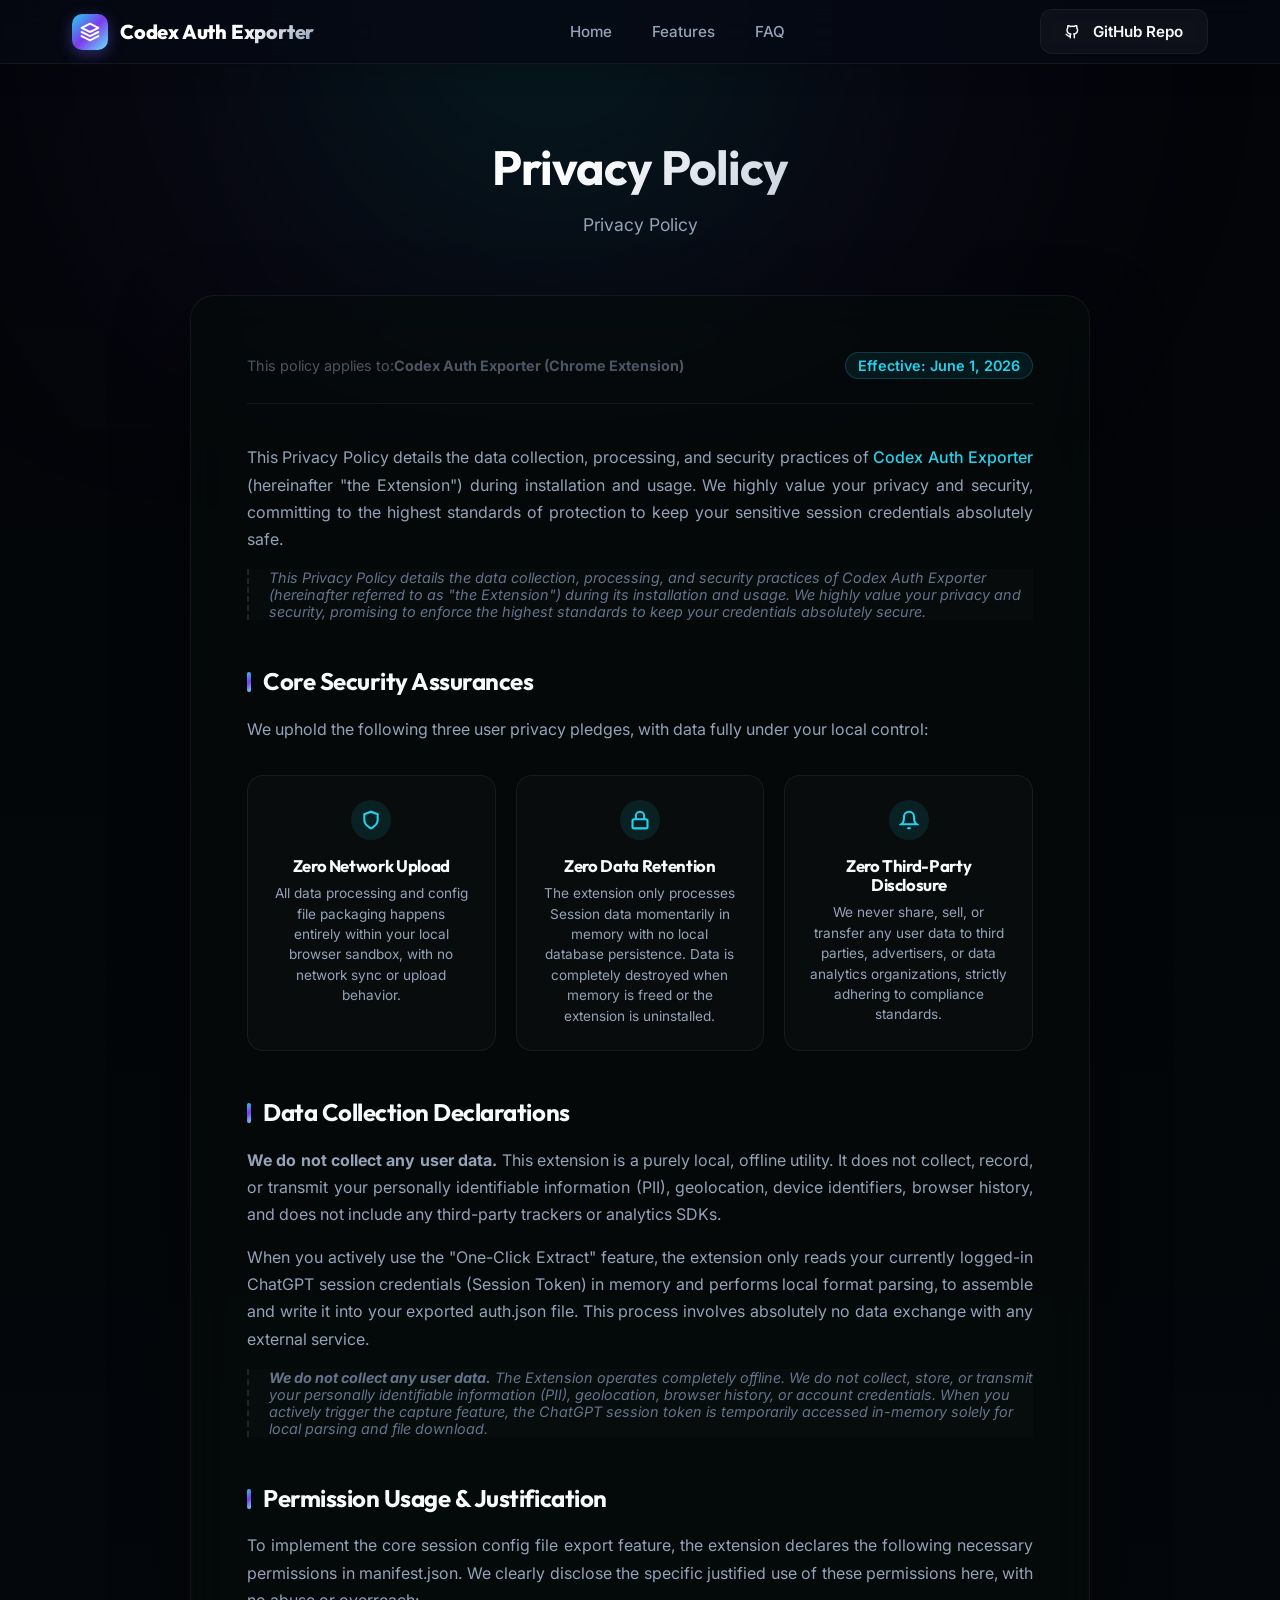
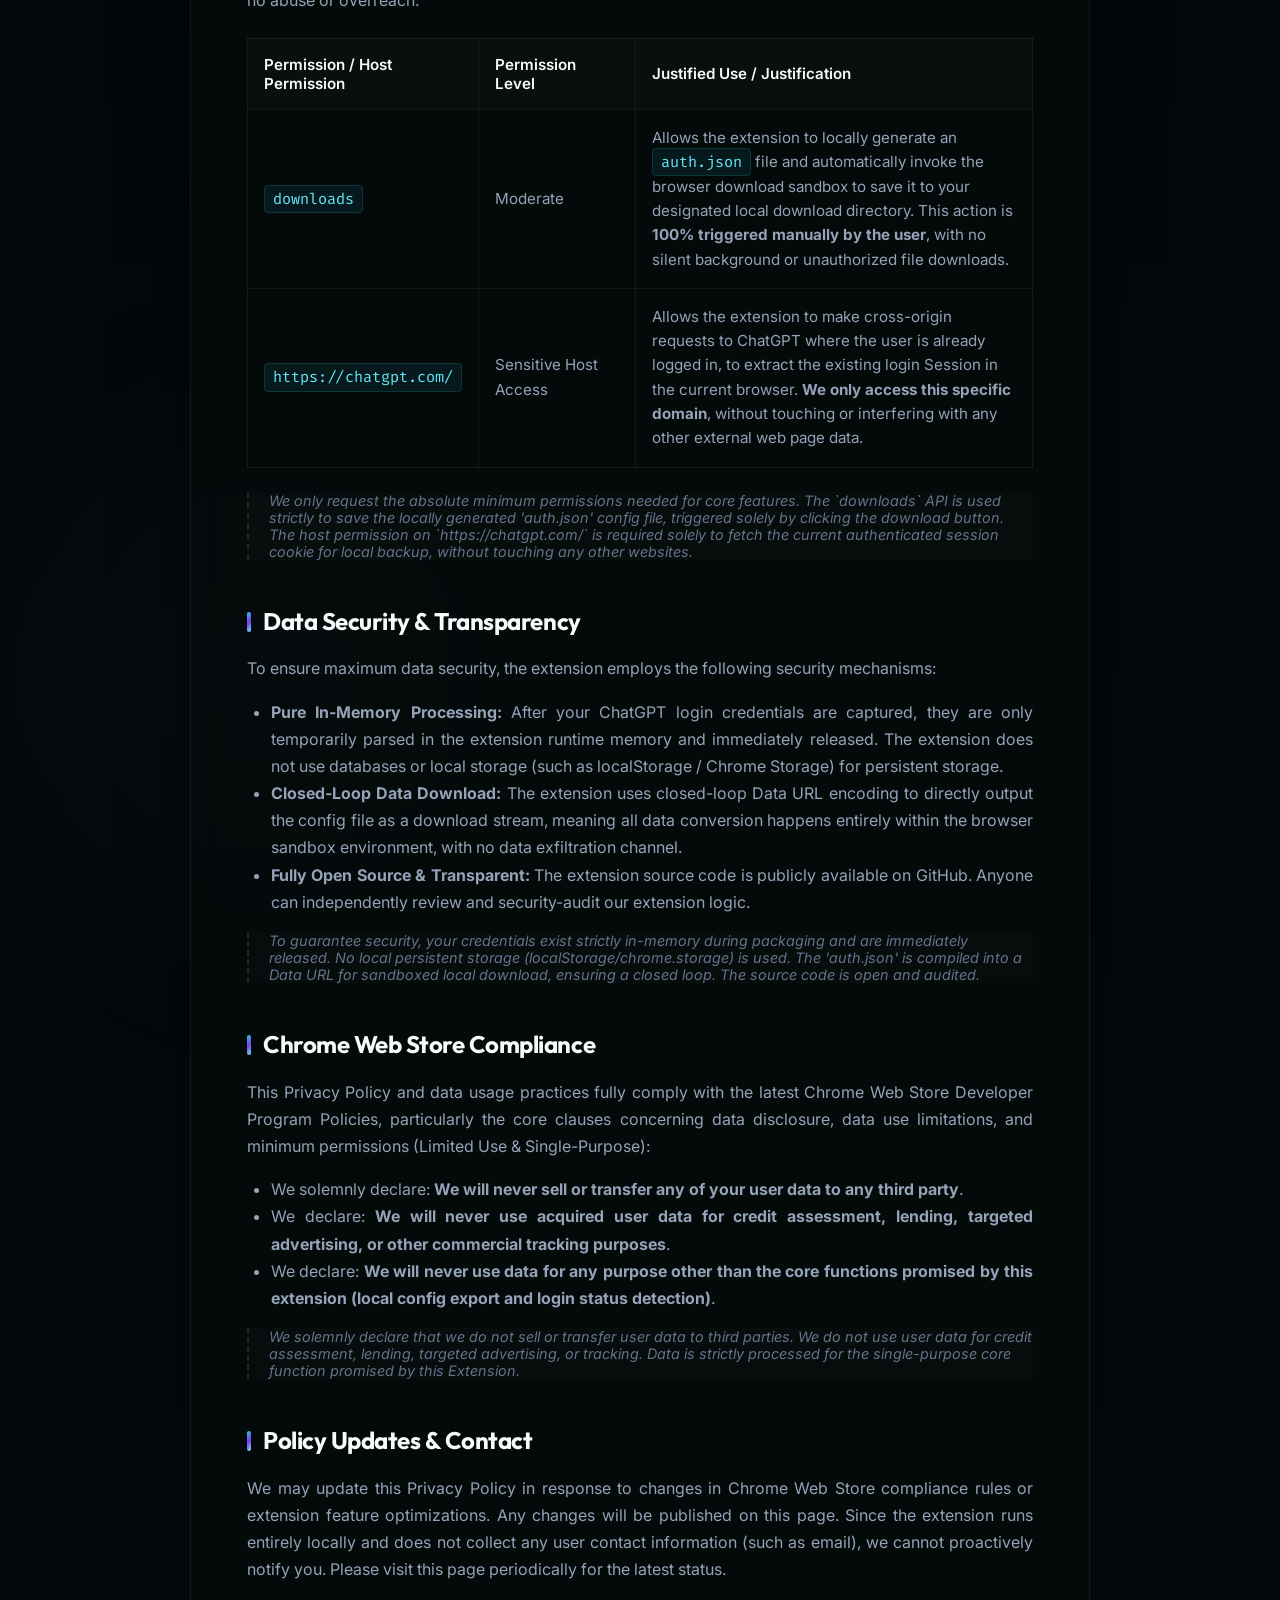
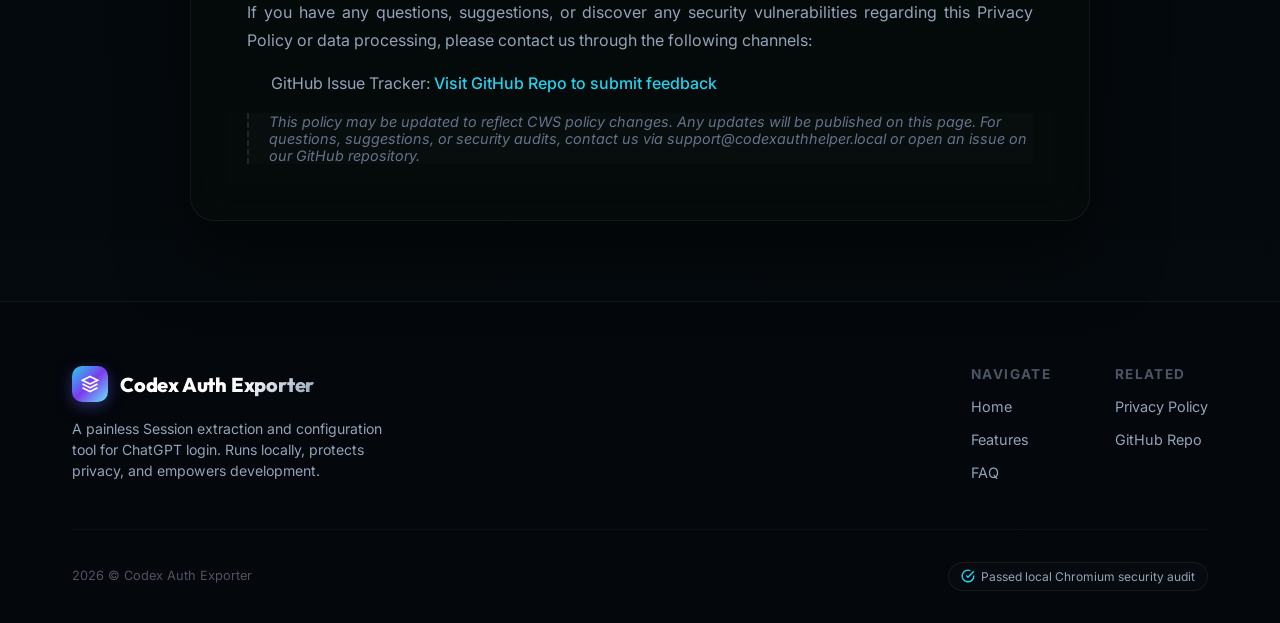
==== commit 00af5c63: "chore: rebrand to Codex Auth Exporter" ====
--- a/landing-page/privacy.html
+++ b/landing-page/privacy.html
@@ -4,11 +4,11 @@
 <head>
   <meta charset="UTF-8">
   <meta name="viewport" content="width=device-width, initial-scale=1.0">
-  <title>Privacy Policy - Codex Auth Helper</title>
+  <title>Privacy Policy - Codex Auth Exporter</title>
   <meta name="description"
-    content="Official Privacy Policy for the Codex Auth Helper Chrome Extension, detailing our commitment to 100% local operation, zero data upload, minimum permissions, and user data privacy protection.">
-  <meta name="keywords" content="Codex Auth Helper, Privacy Policy, Chrome Extension, Data Security">
-  <!-- Import global green hacker theme stylesheet -->
+    content="Official Privacy Policy for the Codex Auth Exporter Chrome Extension, detailing our commitment to 100% local operation, zero data upload, minimum permissions, and user data privacy protection.">
+  <meta name="keywords" content="Codex Auth Exporter, Privacy Policy, Chrome Extension, Data Security">
+  <!-- Import global cyan hacker theme stylesheet -->
   <link rel="stylesheet" href="style-green.css">
 
   <style>
@@ -47,16 +47,16 @@
       backdrop-filter: blur(20px);
       -webkit-backdrop-filter: blur(20px);
       box-shadow: 0 30px 70px rgba(0, 0, 0, 0.5),
-        0 0 50px rgba(16, 185, 129, 0.02);
+        0 0 50px rgba(34, 211, 238, 0.02);
       max-width: 900px;
       margin: 0 auto;
       transition: var(--transition-normal);
     }
 
     .privacy-card:hover {
-      border-color: rgba(16, 185, 129, 0.2);
+      border-color: rgba(34, 211, 238, 0.2);
       box-shadow: 0 30px 70px rgba(0, 0, 0, 0.6),
-        0 0 60px rgba(16, 185, 129, 0.05);
+        0 0 60px rgba(34, 211, 238, 0.05);
     }
 
     .meta-info {
@@ -71,8 +71,8 @@
     }
 
     .meta-tag {
-      background: rgba(16, 185, 129, 0.08);
-      border: 1px solid rgba(16, 185, 129, 0.2);
+      background: rgba(34, 211, 238, 0.08);
+      border: 1px solid rgba(34, 211, 238, 0.2);
       color: var(--color-primary);
       padding: 0.25rem 0.75rem;
       border-radius: 50px;
@@ -139,15 +139,15 @@
     }
 
     .promise-card:hover {
-      background: rgba(16, 185, 129, 0.03);
-      border-color: rgba(16, 185, 129, 0.2);
+      background: rgba(34, 211, 238, 0.03);
+      border-color: rgba(34, 211, 238, 0.2);
       transform: translateY(-2px);
     }
 
     .promise-icon {
       width: 40px;
       height: 40px;
-      background: rgba(16, 185, 129, 0.1);
+      background: rgba(34, 211, 238, 0.1);
       border-radius: 50%;
       display: flex;
       align-items: center;
@@ -196,11 +196,11 @@
 
     .permissions-table code {
       font-family: var(--font-mono);
-      background: rgba(16, 185, 129, 0.08);
+      background: rgba(34, 211, 238, 0.08);
       color: var(--color-accent);
       padding: 0.2rem 0.5rem;
       border-radius: 4px;
-      border: 1px solid rgba(16, 185, 129, 0.15);
+      border: 1px solid rgba(34, 211, 238, 0.15);
     }
 
     /* English translation reference */
@@ -234,7 +234,7 @@
             <path d="M12 2L2 7l10 5 10-5-10-5zM2 17l10 5 10-5M2 12l10 5 10-5" />
           </svg>
         </div>
-        <span class="logo-text">Codex Auth Helper</span>
+        <span class="logo-text">Codex Auth Exporter</span>
       </div>
 
       <nav class="nav-menu">
@@ -244,7 +244,7 @@
       </nav>
 
       <div class="nav-cta">
-        <a href="https://github.com/zhishile/codex-auth-helper" target="_blank" rel="noopener"
+        <a href="https://github.com/anungma/codex-auth-helper" target="_blank" rel="noopener"
           class="btn btn-secondary">
           <svg width="14" height="14" viewBox="0 0 24 24" fill="none" stroke="currentColor" stroke-width="2.5"
             stroke-linecap="round" stroke-linejoin="round" style="margin-right: 6px; vertical-align: middle;">
@@ -269,17 +269,17 @@
       <div class="privacy-card">
         <!-- Metadata bar -->
         <div class="meta-info">
-          <div>This policy applies to:<strong>Codex Auth Helper (Chrome Extension)</strong></div>
+          <div>This policy applies to:<strong>Codex Auth Exporter (Chrome Extension)</strong></div>
           <div class="meta-tag">Effective: June 1, 2026</div>
         </div>
 
         <!-- Introduction -->
         <div class="section-block">
           <p class="section-text">
-            This Privacy Policy details the data collection, processing, and security practices of <span class="highlight-span">Codex Auth Helper</span> (hereinafter "the Extension") during installation and usage. We highly value your privacy and security, committing to the highest standards of protection to keep your sensitive session credentials absolutely safe.
+            This Privacy Policy details the data collection, processing, and security practices of <span class="highlight-span">Codex Auth Exporter</span> (hereinafter "the Extension") during installation and usage. We highly value your privacy and security, committing to the highest standards of protection to keep your sensitive session credentials absolutely safe.
           </p>
           <div class="lang-translation">
-            This Privacy Policy details the data collection, processing, and security practices of Codex Auth Helper
+            This Privacy Policy details the data collection, processing, and security practices of Codex Auth Exporter
             (hereinafter referred to as "the Extension") during its installation and usage. We highly value your privacy
             and security, promising to enforce the highest standards to keep your credentials absolutely secure.
           </div>
@@ -435,7 +435,7 @@
           </p>
           <ul class="section-text" style="padding-left: 1.5rem; list-style-type: none;">
 
-            <li>🌐 GitHub Issue Tracker: <a href="https://github.com/zhishile/codex-auth-helper" target="_blank"
+            <li>GitHub Issue Tracker: <a href="https://github.com/anungma/codex-auth-helper" target="_blank"
                 rel="noopener" class="highlight-span">Visit GitHub Repo to submit feedback</a></li>
           </ul>
           <div class="lang-translation">
@@ -461,7 +461,7 @@
                 <path d="M12 2L2 7l10 5 10-5-10-5zM2 17l10 5 10-5M2 12l10 5 10-5" />
               </svg>
             </div>
-            <span class="logo-text">Codex Auth Helper</span>
+            <span class="logo-text">Codex Auth Exporter</span>
           </div>
           <p>
             A painless Session extraction and configuration tool for ChatGPT login. Runs locally, protects privacy, and empowers development.
@@ -477,13 +477,13 @@
           <div class="link-group">
             <h5>Related</h5>
             <a href="privacy.html">Privacy Policy</a>
-            <a href="https://github.com/zhishile/codex-auth-helper" target="_blank" rel="noopener">GitHub Repo</a>
+            <a href="https://github.com/anungma/codex-auth-helper" target="_blank" rel="noopener">GitHub Repo</a>
           </div>
         </div>
       </div>
 
       <div class="footer-bottom">
-        <p>2026 &copy; Codex Auth Helper</p>
+        <p>2026 &copy; Codex Auth Exporter</p>
         <div class="footer-badge">
           <svg width="14" height="14" viewBox="0 0 24 24" fill="none" stroke="currentColor" stroke-width="2.5">
             <path d="M22 11.08V12a10 10 0 1 1-5.93-9.14" />
@@ -497,4 +497,4 @@
 
 </body>
 
-</html>+</html>
--- a/landing-page/style-green.css
+++ b/landing-page/style-green.css
@@ -1,30 +1,30 @@
 @import url('https://fonts.googleapis.com/css2?family=Inter:wght@300;400;500;600;700&family=Outfit:wght@400;500;600;700;800&family=Fira+Code:wght@400;500&display=swap');
 
 :root {
-  /* Color Palette - Classic black-green hacker style */
+  /* Color Palette - Classic black-cyan hacker style */
   --bg-dark: #030508;
   --bg-card: rgba(6, 12, 10, 0.55);
   --border-color: rgba(255, 255, 255, 0.06);
-  --border-focus: rgba(16, 185, 129, 0.4);
+  --border-focus: rgba(34, 211, 238, 0.4);
 
   --text-primary: #f8fafc;
   --text-secondary: #94a3b8;
   --text-muted: #4b5563;
 
-  /* Classic hacker green neon colors */
-  --color-primary: #10b981;
-  /* Hacker Green */
-  --color-secondary: #059669;
-  /* Emerald Green */
-  --color-accent: #00ff66;
-  /* Aurora Green */
-  --color-success: #10b981;
+  /* Classic Quantum Cyan neon colors */
+  --color-primary: #22d3ee;
+  /* Quantum Cyan */
+  --color-secondary: #7c3aed;
+  /* Violet Core */
+  --color-accent: #67e8f9;
+  /* Ion Cyan */
+  --color-success: #22d3ee;
   --color-warning: #f59e0b;
 
   /* Gradients */
   --grad-aurora: linear-gradient(135deg, var(--color-primary) 0%, var(--color-secondary) 50%, var(--color-accent) 100%);
   --grad-dark: linear-gradient(180deg, #030508 0%, #050a0e 100%);
-  --grad-button-hover: linear-gradient(135deg, #059669 0%, #047857 50%, #10b981 100%);
+  --grad-button-hover: linear-gradient(135deg, #7c3aed 0%, #2563eb 50%, #22d3ee 100%);
 
   /* Font System */
   --font-title: 'Outfit', -apple-system, BlinkMacSystemFont, "Segoe UI", Roboto, sans-serif;
@@ -72,7 +72,7 @@
   transform: translateX(-55%);
   width: 140vw;
   height: 90vh;
-  background: radial-gradient(circle, rgba(16, 185, 129, 0.1) 0%, rgba(5, 150, 105, 0.04) 40%, transparent 70%);
+  background: radial-gradient(circle, rgba(34, 211, 238, 0.1) 0%, rgba(124, 58, 237, 0.04) 40%, transparent 70%);
   z-index: 0;
   pointer-events: none;
   filter: blur(60px);
@@ -85,7 +85,7 @@
   left: -20%;
   width: 80vw;
   height: 80vh;
-  background: radial-gradient(circle, rgba(0, 255, 102, 0.03) 0%, transparent 60%);
+  background: radial-gradient(circle, rgba(103, 232, 249, 0.03) 0%, transparent 60%);
   z-index: 0;
   pointer-events: none;
   filter: blur(80px);
@@ -392,7 +392,7 @@
 }
 
 .mockup-dot.green {
-  background-color: #10b981;
+  background-color: #22d3ee;
 }
 
 .mockup-title {
@@ -512,7 +512,7 @@
 }
 
 .status-badge {
-  background: rgba(16, 185, 129, 0.1);
+  background: rgba(34, 211, 238, 0.1);
   color: var(--color-success);
   padding: 0.15rem 0.5rem;
   border-radius: 20px;
@@ -925,7 +925,7 @@
 }
 
 .step-card .path-details code {
-  color: #10b981;
+  color: #22d3ee;
   background: transparent;
   border: none;
   padding: 0;
@@ -1013,7 +1013,7 @@
 }
 
 .cta-box {
-  background: linear-gradient(135deg, rgba(16, 185, 129, 0.08) 0%, rgba(5, 150, 105, 0.04) 50%, rgba(0, 255, 102, 0.08) 100%);
+  background: linear-gradient(135deg, rgba(34, 211, 238, 0.08) 0%, rgba(124, 58, 237, 0.04) 50%, rgba(103, 232, 249, 0.08) 100%);
   border: 1px solid rgba(255, 255, 255, 0.08);
   border-radius: 32px;
   padding: 5rem 2rem;
@@ -1039,7 +1039,7 @@
   left: -50%;
   width: 200%;
   height: 200%;
-  background: radial-gradient(circle, rgba(0, 255, 102, 0.12) 0%, transparent 60%);
+  background: radial-gradient(circle, rgba(103, 232, 249, 0.12) 0%, transparent 60%);
   z-index: 0;
   pointer-events: none;
   filter: blur(50px);
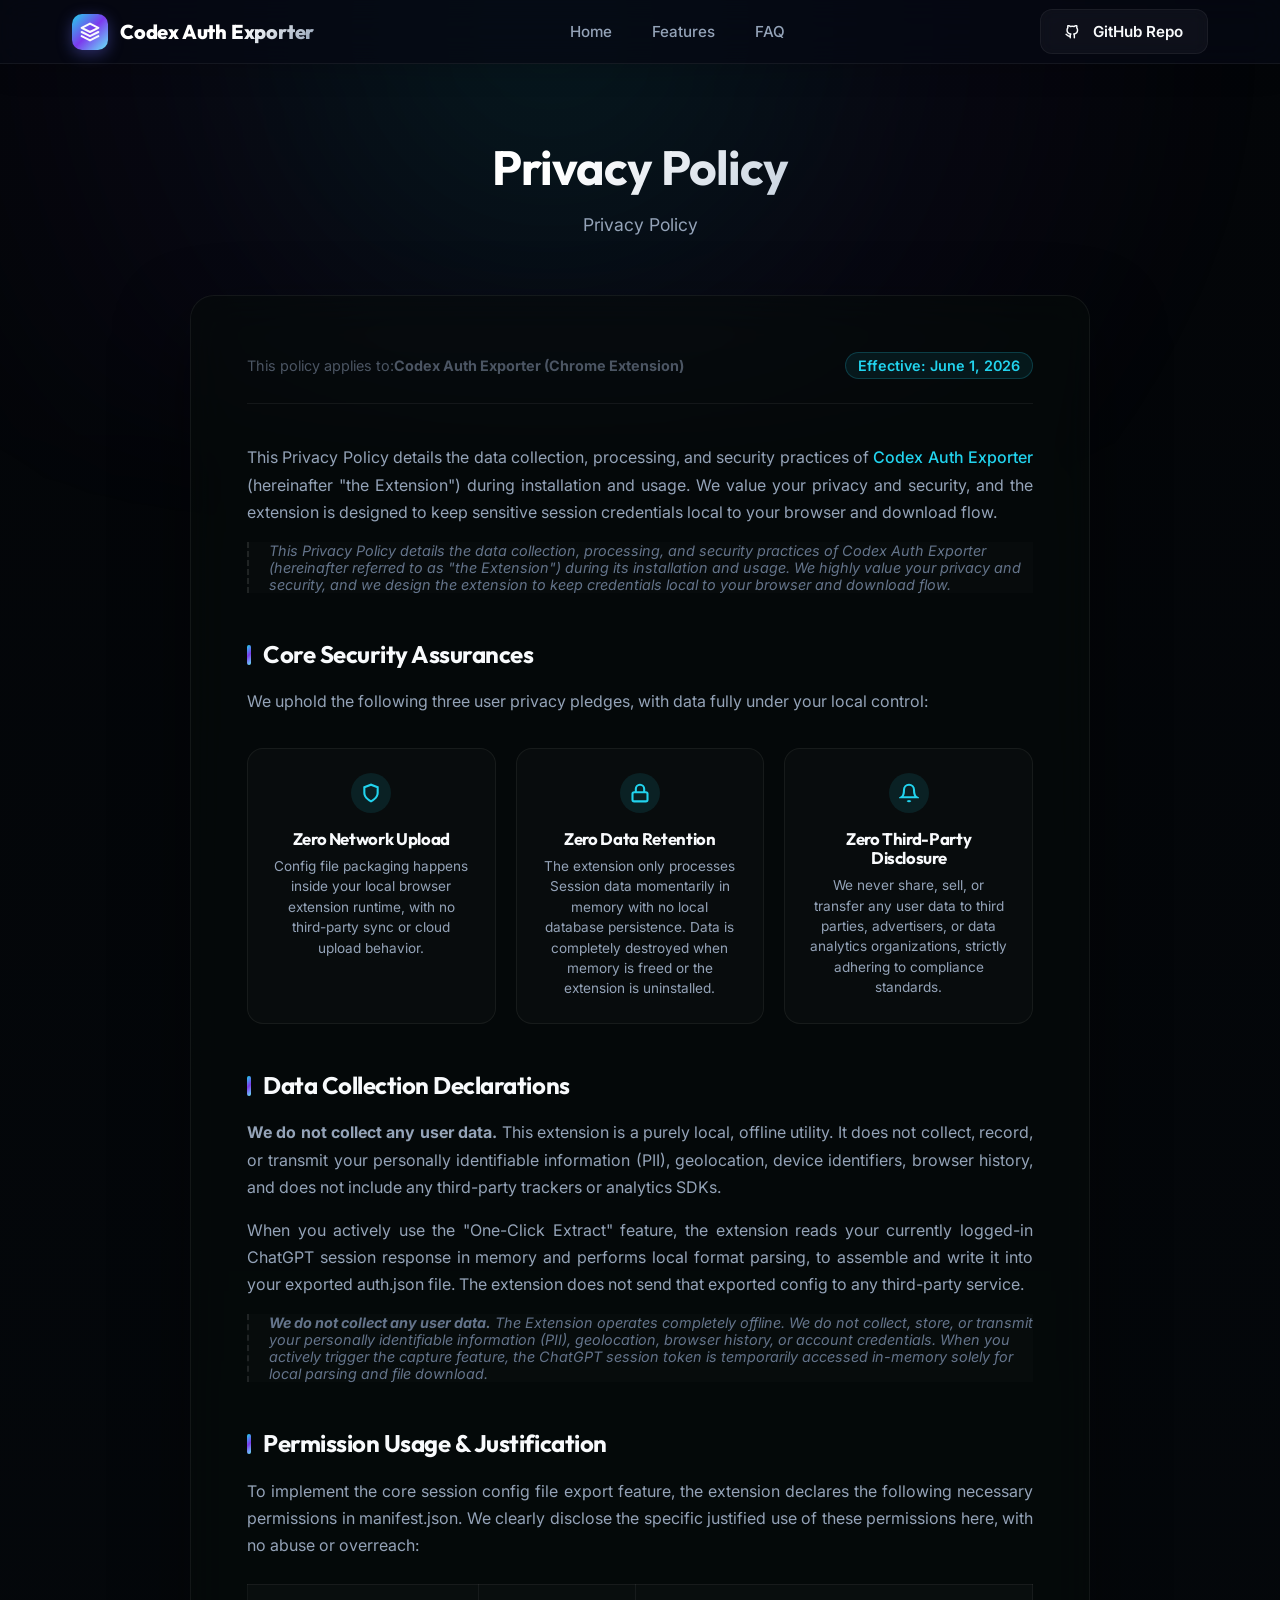
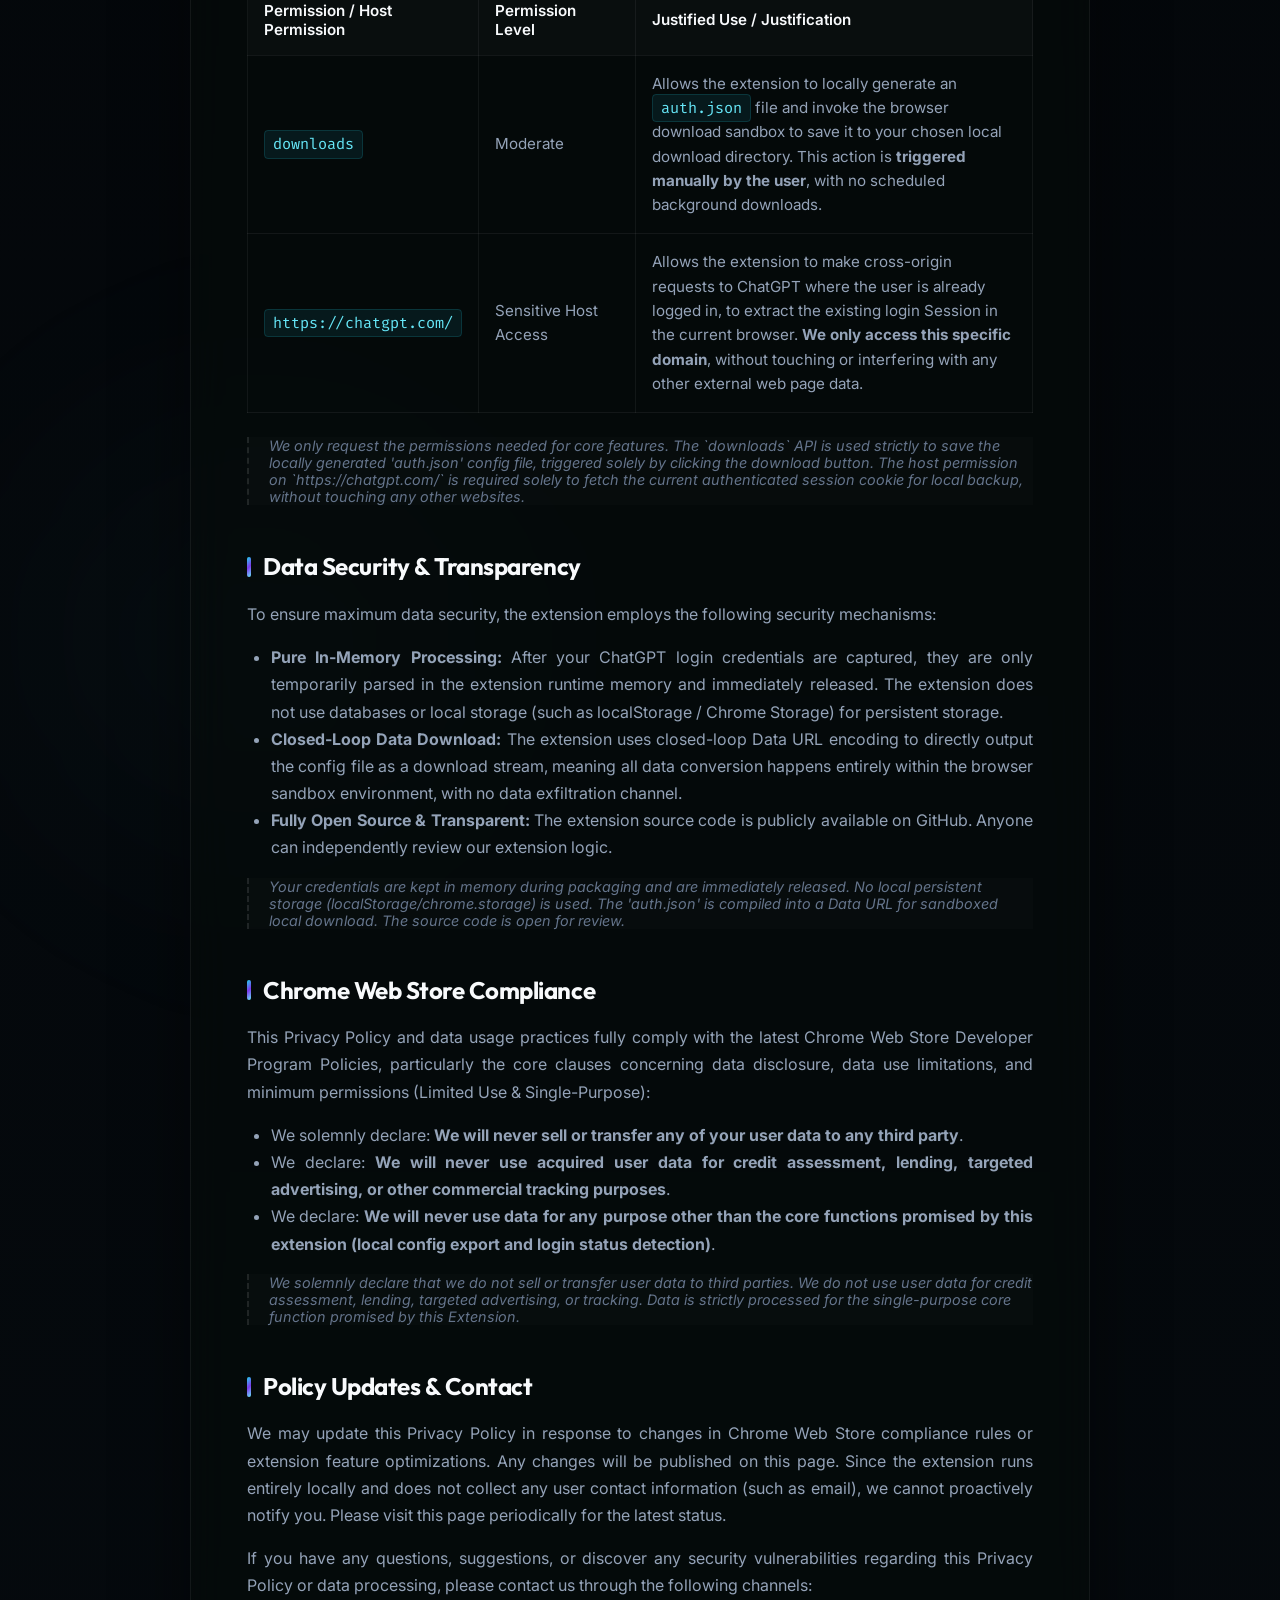
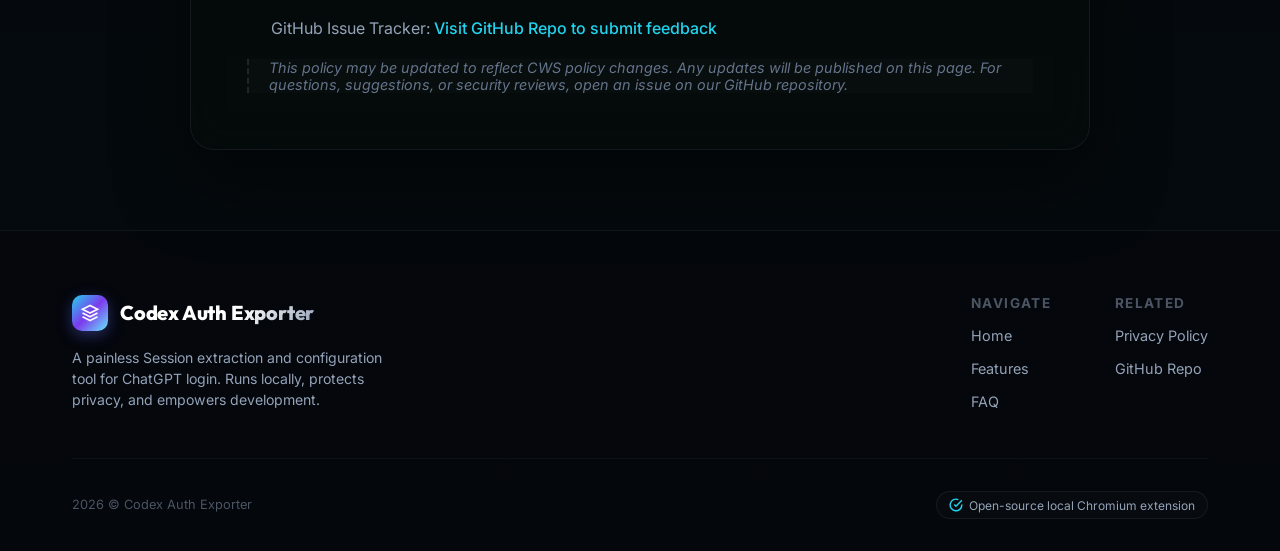
==== commit 504f5f9b: "fix: address security review findings" ====
--- a/landing-page/privacy.html
+++ b/landing-page/privacy.html
@@ -6,7 +6,7 @@
   <meta name="viewport" content="width=device-width, initial-scale=1.0">
   <title>Privacy Policy - Codex Auth Exporter</title>
   <meta name="description"
-    content="Official Privacy Policy for the Codex Auth Exporter Chrome Extension, detailing our commitment to 100% local operation, zero data upload, minimum permissions, and user data privacy protection.">
+    content="Official Privacy Policy for the Codex Auth Exporter Chrome Extension, detailing our local processing model, zero cloud sync, minimum permissions, and user data privacy protection.">
   <meta name="keywords" content="Codex Auth Exporter, Privacy Policy, Chrome Extension, Data Security">
   <!-- Import global cyan hacker theme stylesheet -->
   <link rel="stylesheet" href="style-green.css">
@@ -244,7 +244,7 @@
       </nav>
 
       <div class="nav-cta">
-        <a href="https://github.com/anungma/codex-auth-helper" target="_blank" rel="noopener"
+        <a href="https://github.com/anungma/codex-auth-helper" target="_blank" rel="noopener noreferrer"
           class="btn btn-secondary">
           <svg width="14" height="14" viewBox="0 0 24 24" fill="none" stroke="currentColor" stroke-width="2.5"
             stroke-linecap="round" stroke-linejoin="round" style="margin-right: 6px; vertical-align: middle;">
@@ -276,12 +276,12 @@
         <!-- Introduction -->
         <div class="section-block">
           <p class="section-text">
-            This Privacy Policy details the data collection, processing, and security practices of <span class="highlight-span">Codex Auth Exporter</span> (hereinafter "the Extension") during installation and usage. We highly value your privacy and security, committing to the highest standards of protection to keep your sensitive session credentials absolutely safe.
+            This Privacy Policy details the data collection, processing, and security practices of <span class="highlight-span">Codex Auth Exporter</span> (hereinafter "the Extension") during installation and usage. We value your privacy and security, and the extension is designed to keep sensitive session credentials local to your browser and download flow.
           </p>
           <div class="lang-translation">
             This Privacy Policy details the data collection, processing, and security practices of Codex Auth Exporter
             (hereinafter referred to as "the Extension") during its installation and usage. We highly value your privacy
-            and security, promising to enforce the highest standards to keep your credentials absolutely secure.
+            and security, and we design the extension to keep credentials local to your browser and download flow.
           </div>
         </div>
 
@@ -298,7 +298,7 @@
                 </svg>
               </div>
               <h4>Zero Network Upload</h4>
-              <p>All data processing and config file packaging happens entirely within your local browser sandbox, with no network sync or upload behavior.</p>
+              <p>Config file packaging happens inside your local browser extension runtime, with no third-party sync or cloud upload behavior.</p>
             </div>
 
             <div class="promise-card">
@@ -332,8 +332,8 @@
             (PII), geolocation, device identifiers, browser history, and does not include any third-party trackers or analytics SDKs.
           </p>
           <p class="section-text">
-            When you actively use the "One-Click Extract" feature, the extension only reads your currently logged-in ChatGPT session credentials (Session Token) in memory and performs local format parsing, to assemble and write it into your exported
-            <code>auth.json</code> file. This process involves absolutely no data exchange with any external service.
+            When you actively use the "One-Click Extract" feature, the extension reads your currently logged-in ChatGPT session response in memory and performs local format parsing, to assemble and write it into your exported
+            <code>auth.json</code> file. The extension does not send that exported config to any third-party service.
           </p>
           <div class="lang-translation">
             <strong>We do not collect any user data.</strong> The Extension operates completely offline. We do not
@@ -363,8 +363,8 @@
                 <td><code>downloads</code></td>
                 <td>Moderate</td>
                 <td>
-                  Allows the extension to locally generate an <code>auth.json</code> file and automatically invoke the browser download sandbox to save it to your designated local download directory. This action is <strong>100%
-                    triggered manually by the user</strong>, with no silent background or unauthorized file downloads.
+                  Allows the extension to locally generate an <code>auth.json</code> file and invoke the browser download sandbox to save it to your chosen local download directory. This action is <strong>
+                    triggered manually by the user</strong>, with no scheduled background downloads.
                 </td>
               </tr>
               <tr>
@@ -378,7 +378,7 @@
             </tbody>
           </table>
           <div class="lang-translation">
-            We only request the absolute minimum permissions needed for core features. The `downloads` API is used
+            We only request the permissions needed for core features. The `downloads` API is used
             strictly to save the locally generated 'auth.json' config file, triggered solely by clicking the download
             button. The host permission on `https://chatgpt.com/` is required solely to fetch the current authenticated
             session cookie for local backup, without touching any other websites.
@@ -395,12 +395,12 @@
             <li><strong>Pure In-Memory Processing:</strong> After your ChatGPT login credentials are captured, they are only temporarily parsed in the extension runtime memory and immediately released. The extension does not use databases or local storage (such as localStorage /
               Chrome Storage) for persistent storage.</li>
             <li><strong>Closed-Loop Data Download:</strong> The extension uses closed-loop Data URL encoding to directly output the config file as a download stream, meaning all data conversion happens entirely within the browser sandbox environment, with no data exfiltration channel.</li>
-            <li><strong>Fully Open Source & Transparent:</strong> The extension source code is publicly available on GitHub. Anyone can independently review and security-audit our extension logic.</li>
+            <li><strong>Fully Open Source & Transparent:</strong> The extension source code is publicly available on GitHub. Anyone can independently review our extension logic.</li>
           </ul>
           <div class="lang-translation">
-            To guarantee security, your credentials exist strictly in-memory during packaging and are immediately
+            Your credentials are kept in memory during packaging and are immediately
             released. No local persistent storage (localStorage/chrome.storage) is used. The 'auth.json' is compiled
-            into a Data URL for sandboxed local download, ensuring a closed loop. The source code is open and audited.
+            into a Data URL for sandboxed local download. The source code is open for review.
           </div>
         </div>
 
@@ -436,11 +436,11 @@
           <ul class="section-text" style="padding-left: 1.5rem; list-style-type: none;">
 
             <li>GitHub Issue Tracker: <a href="https://github.com/anungma/codex-auth-helper" target="_blank"
-                rel="noopener" class="highlight-span">Visit GitHub Repo to submit feedback</a></li>
+                rel="noopener noreferrer" class="highlight-span">Visit GitHub Repo to submit feedback</a></li>
           </ul>
           <div class="lang-translation">
             This policy may be updated to reflect CWS policy changes. Any updates will be published on this page. For
-            questions, suggestions, or security audits, contact us via support@codexauthhelper.local or open an issue on
+            questions, suggestions, or security reviews, open an issue on
             our GitHub repository.
           </div>
         </div>
@@ -477,7 +477,7 @@
           <div class="link-group">
             <h5>Related</h5>
             <a href="privacy.html">Privacy Policy</a>
-            <a href="https://github.com/anungma/codex-auth-helper" target="_blank" rel="noopener">GitHub Repo</a>
+            <a href="https://github.com/anungma/codex-auth-helper" target="_blank" rel="noopener noreferrer">GitHub Repo</a>
           </div>
         </div>
       </div>
@@ -489,7 +489,7 @@
             <path d="M22 11.08V12a10 10 0 1 1-5.93-9.14" />
             <polyline points="22 4 12 14.01 9 11.01" />
           </svg>
-          <span>Passed local Chromium security audit</span>
+          <span>Open-source local Chromium extension</span>
         </div>
       </div>
     </div>
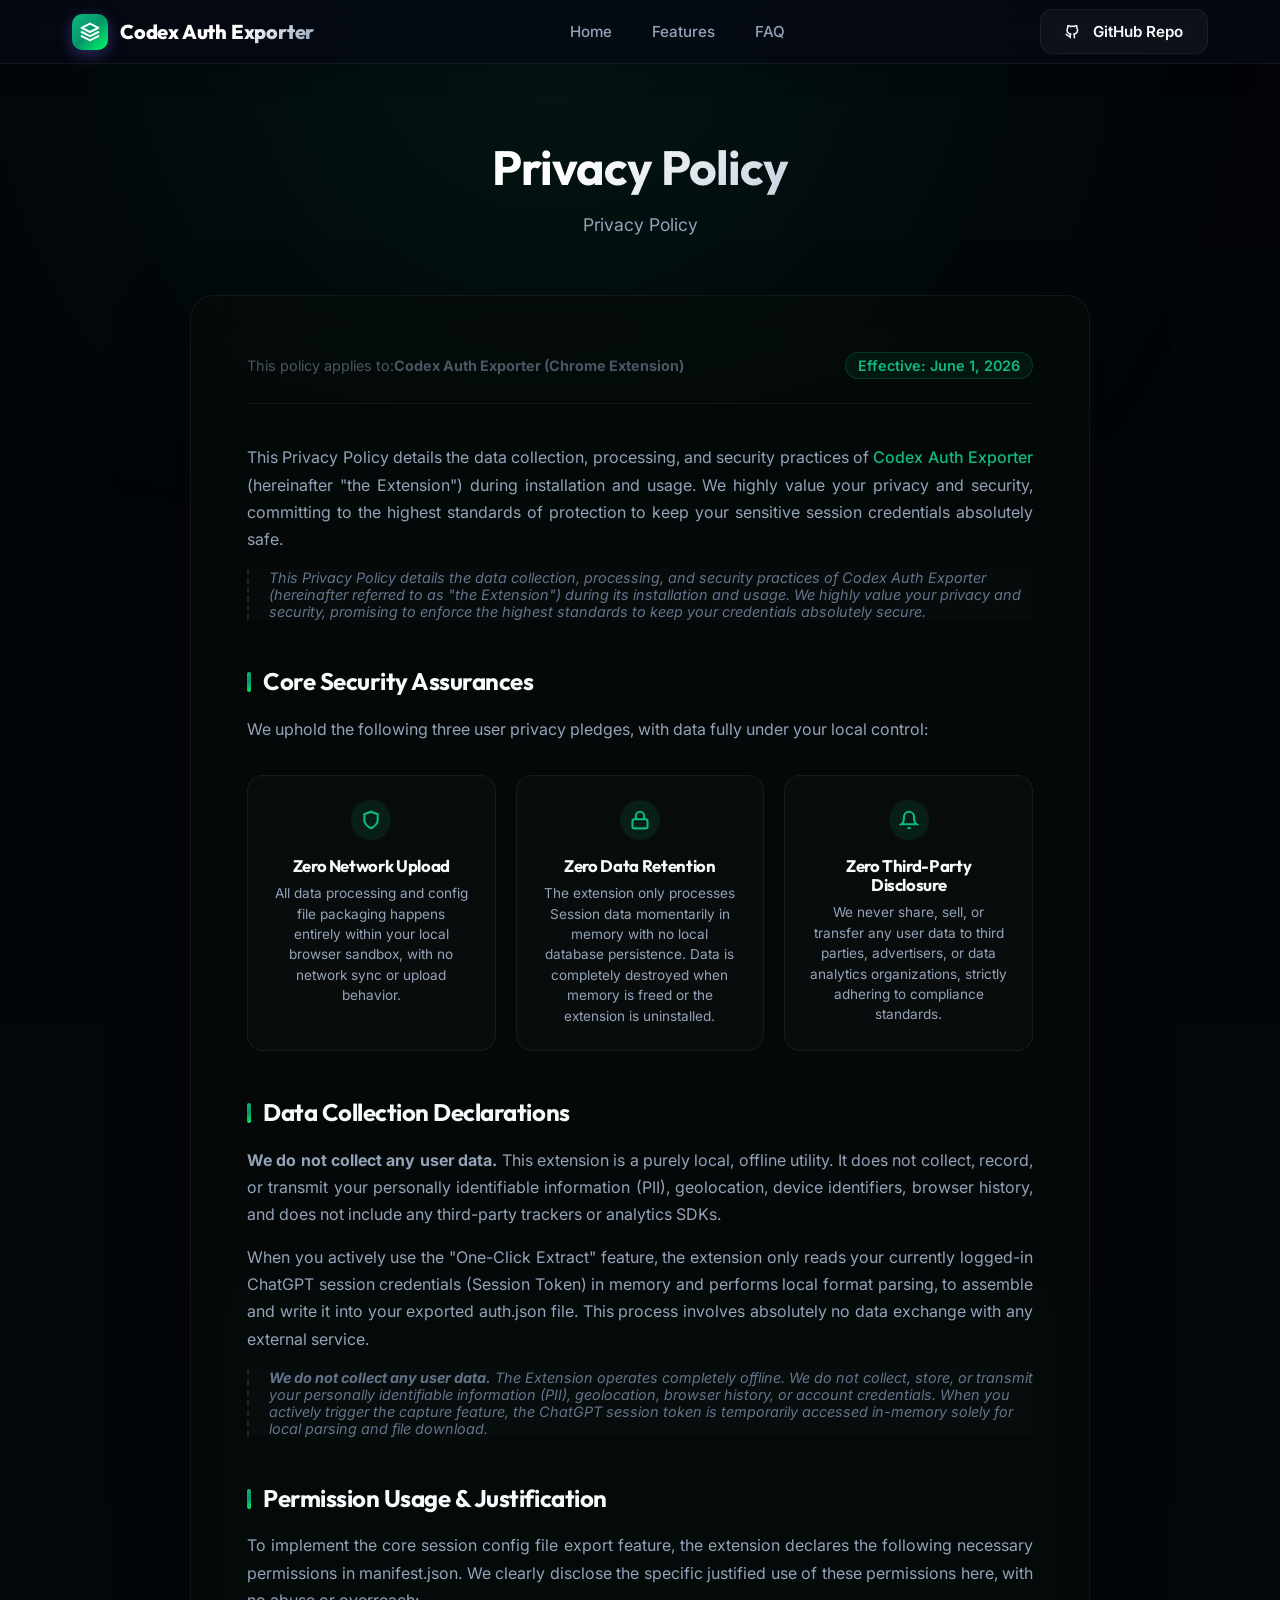
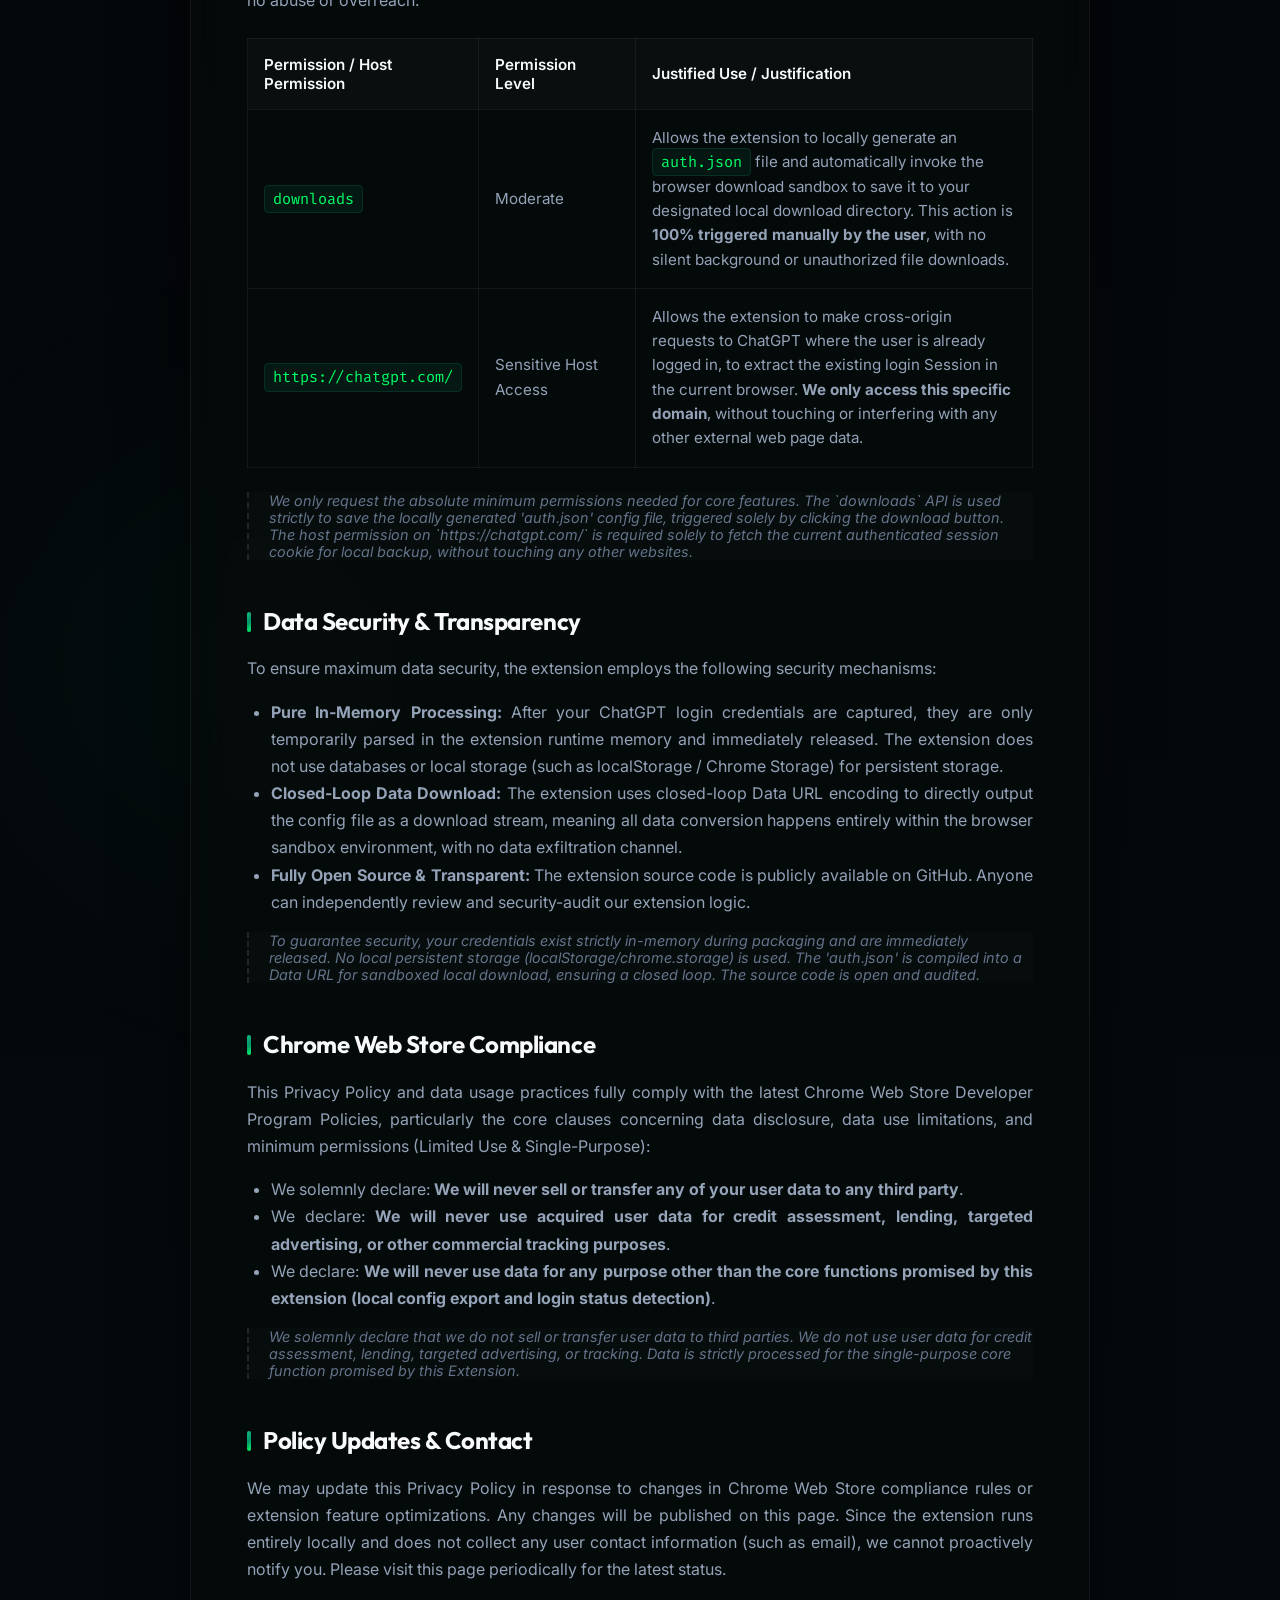
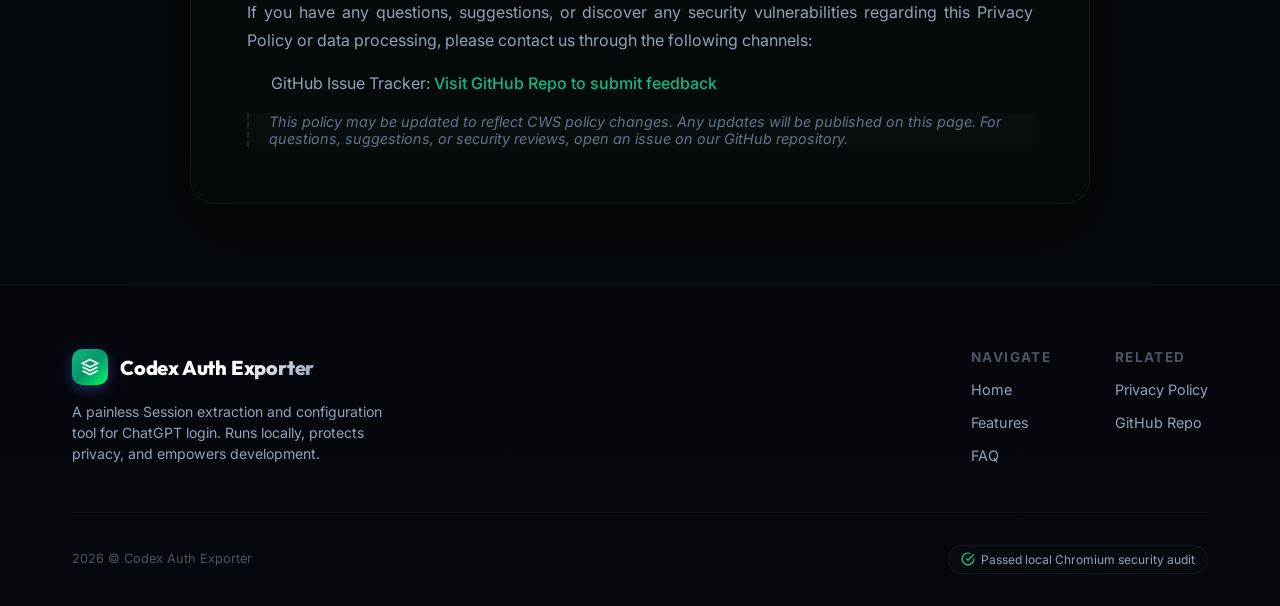
==== commit 3fd65241: "fix: export personal accounts" ====
--- a/landing-page/privacy.html
+++ b/landing-page/privacy.html
@@ -6,9 +6,9 @@
   <meta name="viewport" content="width=device-width, initial-scale=1.0">
   <title>Privacy Policy - Codex Auth Exporter</title>
   <meta name="description"
-    content="Official Privacy Policy for the Codex Auth Exporter Chrome Extension, detailing our local processing model, zero cloud sync, minimum permissions, and user data privacy protection.">
+    content="Official Privacy Policy for the Codex Auth Exporter Chrome Extension, detailing our commitment to 100% local operation, zero data upload, minimum permissions, and user data privacy protection.">
   <meta name="keywords" content="Codex Auth Exporter, Privacy Policy, Chrome Extension, Data Security">
-  <!-- Import global cyan hacker theme stylesheet -->
+  <!-- Import global green hacker theme stylesheet -->
   <link rel="stylesheet" href="style-green.css">
 
   <style>
@@ -47,16 +47,16 @@
       backdrop-filter: blur(20px);
       -webkit-backdrop-filter: blur(20px);
       box-shadow: 0 30px 70px rgba(0, 0, 0, 0.5),
-        0 0 50px rgba(34, 211, 238, 0.02);
+        0 0 50px rgba(16, 185, 129, 0.02);
       max-width: 900px;
       margin: 0 auto;
       transition: var(--transition-normal);
     }
 
     .privacy-card:hover {
-      border-color: rgba(34, 211, 238, 0.2);
+      border-color: rgba(16, 185, 129, 0.2);
       box-shadow: 0 30px 70px rgba(0, 0, 0, 0.6),
-        0 0 60px rgba(34, 211, 238, 0.05);
+        0 0 60px rgba(16, 185, 129, 0.05);
     }
 
     .meta-info {
@@ -71,8 +71,8 @@
     }
 
     .meta-tag {
-      background: rgba(34, 211, 238, 0.08);
-      border: 1px solid rgba(34, 211, 238, 0.2);
+      background: rgba(16, 185, 129, 0.08);
+      border: 1px solid rgba(16, 185, 129, 0.2);
       color: var(--color-primary);
       padding: 0.25rem 0.75rem;
       border-radius: 50px;
@@ -139,15 +139,15 @@
     }
 
     .promise-card:hover {
-      background: rgba(34, 211, 238, 0.03);
-      border-color: rgba(34, 211, 238, 0.2);
+      background: rgba(16, 185, 129, 0.03);
+      border-color: rgba(16, 185, 129, 0.2);
       transform: translateY(-2px);
     }
 
     .promise-icon {
       width: 40px;
       height: 40px;
-      background: rgba(34, 211, 238, 0.1);
+      background: rgba(16, 185, 129, 0.1);
       border-radius: 50%;
       display: flex;
       align-items: center;
@@ -196,11 +196,11 @@
 
     .permissions-table code {
       font-family: var(--font-mono);
-      background: rgba(34, 211, 238, 0.08);
+      background: rgba(16, 185, 129, 0.08);
       color: var(--color-accent);
       padding: 0.2rem 0.5rem;
       border-radius: 4px;
-      border: 1px solid rgba(34, 211, 238, 0.15);
+      border: 1px solid rgba(16, 185, 129, 0.15);
     }
 
     /* English translation reference */
@@ -244,7 +244,7 @@
       </nav>
 
       <div class="nav-cta">
-        <a href="https://github.com/anungma/codex-auth-helper" target="_blank" rel="noopener noreferrer"
+        <a href="https://github.com/anungma/codex-auth-helper" target="_blank" rel="noopener"
           class="btn btn-secondary">
           <svg width="14" height="14" viewBox="0 0 24 24" fill="none" stroke="currentColor" stroke-width="2.5"
             stroke-linecap="round" stroke-linejoin="round" style="margin-right: 6px; vertical-align: middle;">
@@ -276,12 +276,12 @@
         <!-- Introduction -->
         <div class="section-block">
           <p class="section-text">
-            This Privacy Policy details the data collection, processing, and security practices of <span class="highlight-span">Codex Auth Exporter</span> (hereinafter "the Extension") during installation and usage. We value your privacy and security, and the extension is designed to keep sensitive session credentials local to your browser and download flow.
+            This Privacy Policy details the data collection, processing, and security practices of <span class="highlight-span">Codex Auth Exporter</span> (hereinafter "the Extension") during installation and usage. We highly value your privacy and security, committing to the highest standards of protection to keep your sensitive session credentials absolutely safe.
           </p>
           <div class="lang-translation">
             This Privacy Policy details the data collection, processing, and security practices of Codex Auth Exporter
             (hereinafter referred to as "the Extension") during its installation and usage. We highly value your privacy
-            and security, and we design the extension to keep credentials local to your browser and download flow.
+            and security, promising to enforce the highest standards to keep your credentials absolutely secure.
           </div>
         </div>
 
@@ -298,7 +298,7 @@
                 </svg>
               </div>
               <h4>Zero Network Upload</h4>
-              <p>Config file packaging happens inside your local browser extension runtime, with no third-party sync or cloud upload behavior.</p>
+              <p>All data processing and config file packaging happens entirely within your local browser sandbox, with no network sync or upload behavior.</p>
             </div>
 
             <div class="promise-card">
@@ -332,8 +332,8 @@
             (PII), geolocation, device identifiers, browser history, and does not include any third-party trackers or analytics SDKs.
           </p>
           <p class="section-text">
-            When you actively use the "One-Click Extract" feature, the extension reads your currently logged-in ChatGPT session response in memory and performs local format parsing, to assemble and write it into your exported
-            <code>auth.json</code> file. The extension does not send that exported config to any third-party service.
+            When you actively use the "One-Click Extract" feature, the extension only reads your currently logged-in ChatGPT session credentials (Session Token) in memory and performs local format parsing, to assemble and write it into your exported
+            <code>auth.json</code> file. This process involves absolutely no data exchange with any external service.
           </p>
           <div class="lang-translation">
             <strong>We do not collect any user data.</strong> The Extension operates completely offline. We do not
@@ -363,8 +363,8 @@
                 <td><code>downloads</code></td>
                 <td>Moderate</td>
                 <td>
-                  Allows the extension to locally generate an <code>auth.json</code> file and invoke the browser download sandbox to save it to your chosen local download directory. This action is <strong>
-                    triggered manually by the user</strong>, with no scheduled background downloads.
+                  Allows the extension to locally generate an <code>auth.json</code> file and automatically invoke the browser download sandbox to save it to your designated local download directory. This action is <strong>100%
+                    triggered manually by the user</strong>, with no silent background or unauthorized file downloads.
                 </td>
               </tr>
               <tr>
@@ -378,7 +378,7 @@
             </tbody>
           </table>
           <div class="lang-translation">
-            We only request the permissions needed for core features. The `downloads` API is used
+            We only request the absolute minimum permissions needed for core features. The `downloads` API is used
             strictly to save the locally generated 'auth.json' config file, triggered solely by clicking the download
             button. The host permission on `https://chatgpt.com/` is required solely to fetch the current authenticated
             session cookie for local backup, without touching any other websites.
@@ -395,12 +395,12 @@
             <li><strong>Pure In-Memory Processing:</strong> After your ChatGPT login credentials are captured, they are only temporarily parsed in the extension runtime memory and immediately released. The extension does not use databases or local storage (such as localStorage /
               Chrome Storage) for persistent storage.</li>
             <li><strong>Closed-Loop Data Download:</strong> The extension uses closed-loop Data URL encoding to directly output the config file as a download stream, meaning all data conversion happens entirely within the browser sandbox environment, with no data exfiltration channel.</li>
-            <li><strong>Fully Open Source & Transparent:</strong> The extension source code is publicly available on GitHub. Anyone can independently review our extension logic.</li>
+            <li><strong>Fully Open Source & Transparent:</strong> The extension source code is publicly available on GitHub. Anyone can independently review and security-audit our extension logic.</li>
           </ul>
           <div class="lang-translation">
-            Your credentials are kept in memory during packaging and are immediately
+            To guarantee security, your credentials exist strictly in-memory during packaging and are immediately
             released. No local persistent storage (localStorage/chrome.storage) is used. The 'auth.json' is compiled
-            into a Data URL for sandboxed local download. The source code is open for review.
+            into a Data URL for sandboxed local download, ensuring a closed loop. The source code is open and audited.
           </div>
         </div>
 
@@ -436,7 +436,7 @@
           <ul class="section-text" style="padding-left: 1.5rem; list-style-type: none;">
 
             <li>GitHub Issue Tracker: <a href="https://github.com/anungma/codex-auth-helper" target="_blank"
-                rel="noopener noreferrer" class="highlight-span">Visit GitHub Repo to submit feedback</a></li>
+                rel="noopener" class="highlight-span">Visit GitHub Repo to submit feedback</a></li>
           </ul>
           <div class="lang-translation">
             This policy may be updated to reflect CWS policy changes. Any updates will be published on this page. For
@@ -477,7 +477,7 @@
           <div class="link-group">
             <h5>Related</h5>
             <a href="privacy.html">Privacy Policy</a>
-            <a href="https://github.com/anungma/codex-auth-helper" target="_blank" rel="noopener noreferrer">GitHub Repo</a>
+            <a href="https://github.com/anungma/codex-auth-helper" target="_blank" rel="noopener">GitHub Repo</a>
           </div>
         </div>
       </div>
@@ -489,7 +489,7 @@
             <path d="M22 11.08V12a10 10 0 1 1-5.93-9.14" />
             <polyline points="22 4 12 14.01 9 11.01" />
           </svg>
-          <span>Open-source local Chromium extension</span>
+          <span>Passed local Chromium security audit</span>
         </div>
       </div>
     </div>
@@ -497,4 +497,4 @@
 
 </body>
 
-</html>
+</html>
--- a/landing-page/style-green.css
+++ b/landing-page/style-green.css
@@ -1,30 +1,30 @@
 @import url('https://fonts.googleapis.com/css2?family=Inter:wght@300;400;500;600;700&family=Outfit:wght@400;500;600;700;800&family=Fira+Code:wght@400;500&display=swap');
 
 :root {
-  /* Color Palette - Classic black-cyan hacker style */
+  /* Color Palette - Classic black-green hacker style */
   --bg-dark: #030508;
   --bg-card: rgba(6, 12, 10, 0.55);
   --border-color: rgba(255, 255, 255, 0.06);
-  --border-focus: rgba(34, 211, 238, 0.4);
+  --border-focus: rgba(16, 185, 129, 0.4);
 
   --text-primary: #f8fafc;
   --text-secondary: #94a3b8;
   --text-muted: #4b5563;
 
-  /* Classic Quantum Cyan neon colors */
-  --color-primary: #22d3ee;
-  /* Quantum Cyan */
-  --color-secondary: #7c3aed;
-  /* Violet Core */
-  --color-accent: #67e8f9;
-  /* Ion Cyan */
-  --color-success: #22d3ee;
+  /* Classic hacker green neon colors */
+  --color-primary: #10b981;
+  /* Hacker Green */
+  --color-secondary: #059669;
+  /* Emerald Green */
+  --color-accent: #00ff66;
+  /* Aurora Green */
+  --color-success: #10b981;
   --color-warning: #f59e0b;
 
   /* Gradients */
   --grad-aurora: linear-gradient(135deg, var(--color-primary) 0%, var(--color-secondary) 50%, var(--color-accent) 100%);
   --grad-dark: linear-gradient(180deg, #030508 0%, #050a0e 100%);
-  --grad-button-hover: linear-gradient(135deg, #7c3aed 0%, #2563eb 50%, #22d3ee 100%);
+  --grad-button-hover: linear-gradient(135deg, #059669 0%, #047857 50%, #10b981 100%);
 
   /* Font System */
   --font-title: 'Outfit', -apple-system, BlinkMacSystemFont, "Segoe UI", Roboto, sans-serif;
@@ -72,7 +72,7 @@
   transform: translateX(-55%);
   width: 140vw;
   height: 90vh;
-  background: radial-gradient(circle, rgba(34, 211, 238, 0.1) 0%, rgba(124, 58, 237, 0.04) 40%, transparent 70%);
+  background: radial-gradient(circle, rgba(16, 185, 129, 0.1) 0%, rgba(5, 150, 105, 0.04) 40%, transparent 70%);
   z-index: 0;
   pointer-events: none;
   filter: blur(60px);
@@ -85,7 +85,7 @@
   left: -20%;
   width: 80vw;
   height: 80vh;
-  background: radial-gradient(circle, rgba(103, 232, 249, 0.03) 0%, transparent 60%);
+  background: radial-gradient(circle, rgba(0, 255, 102, 0.03) 0%, transparent 60%);
   z-index: 0;
   pointer-events: none;
   filter: blur(80px);
@@ -392,7 +392,7 @@
 }
 
 .mockup-dot.green {
-  background-color: #22d3ee;
+  background-color: #10b981;
 }
 
 .mockup-title {
@@ -512,7 +512,7 @@
 }
 
 .status-badge {
-  background: rgba(34, 211, 238, 0.1);
+  background: rgba(16, 185, 129, 0.1);
   color: var(--color-success);
   padding: 0.15rem 0.5rem;
   border-radius: 20px;
@@ -925,7 +925,7 @@
 }
 
 .step-card .path-details code {
-  color: #22d3ee;
+  color: #10b981;
   background: transparent;
   border: none;
   padding: 0;
@@ -1013,7 +1013,7 @@
 }
 
 .cta-box {
-  background: linear-gradient(135deg, rgba(34, 211, 238, 0.08) 0%, rgba(124, 58, 237, 0.04) 50%, rgba(103, 232, 249, 0.08) 100%);
+  background: linear-gradient(135deg, rgba(16, 185, 129, 0.08) 0%, rgba(5, 150, 105, 0.04) 50%, rgba(0, 255, 102, 0.08) 100%);
   border: 1px solid rgba(255, 255, 255, 0.08);
   border-radius: 32px;
   padding: 5rem 2rem;
@@ -1039,7 +1039,7 @@
   left: -50%;
   width: 200%;
   height: 200%;
-  background: radial-gradient(circle, rgba(103, 232, 249, 0.12) 0%, transparent 60%);
+  background: radial-gradient(circle, rgba(0, 255, 102, 0.12) 0%, transparent 60%);
   z-index: 0;
   pointer-events: none;
   filter: blur(50px);
